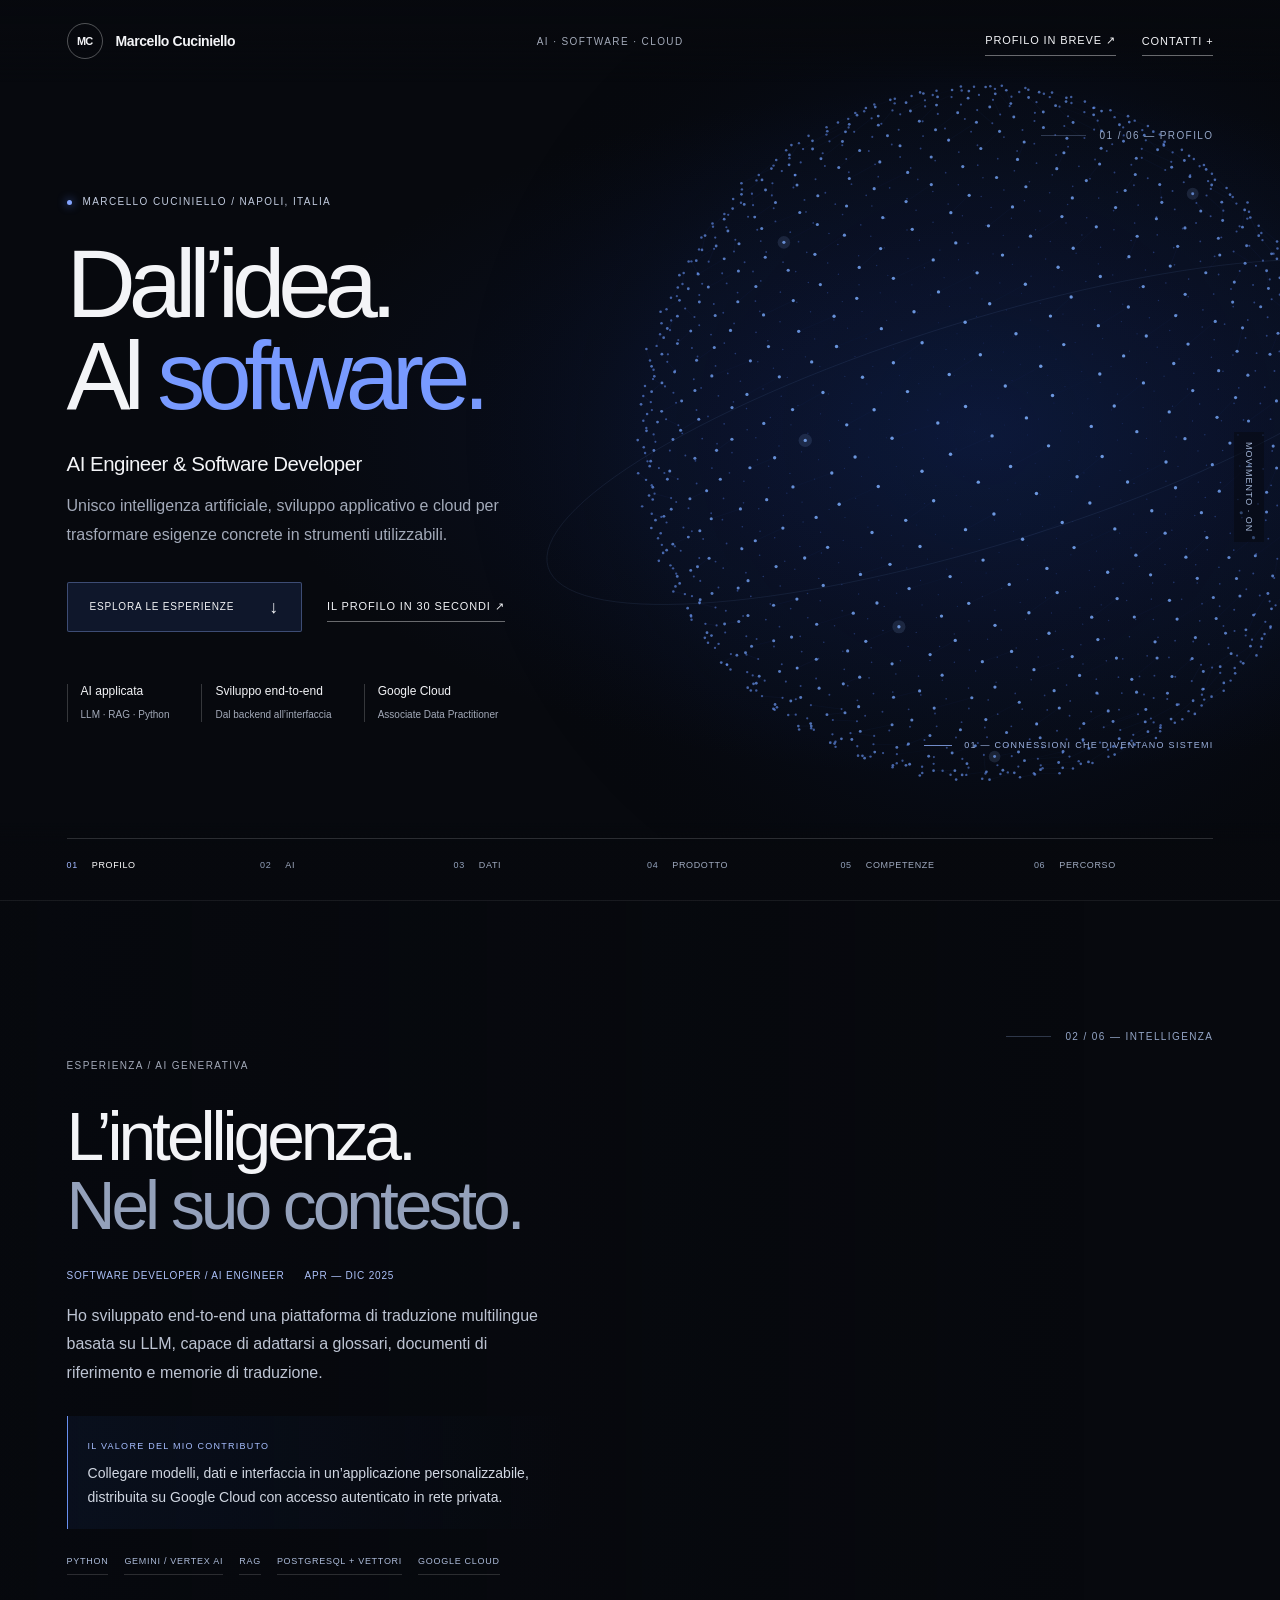
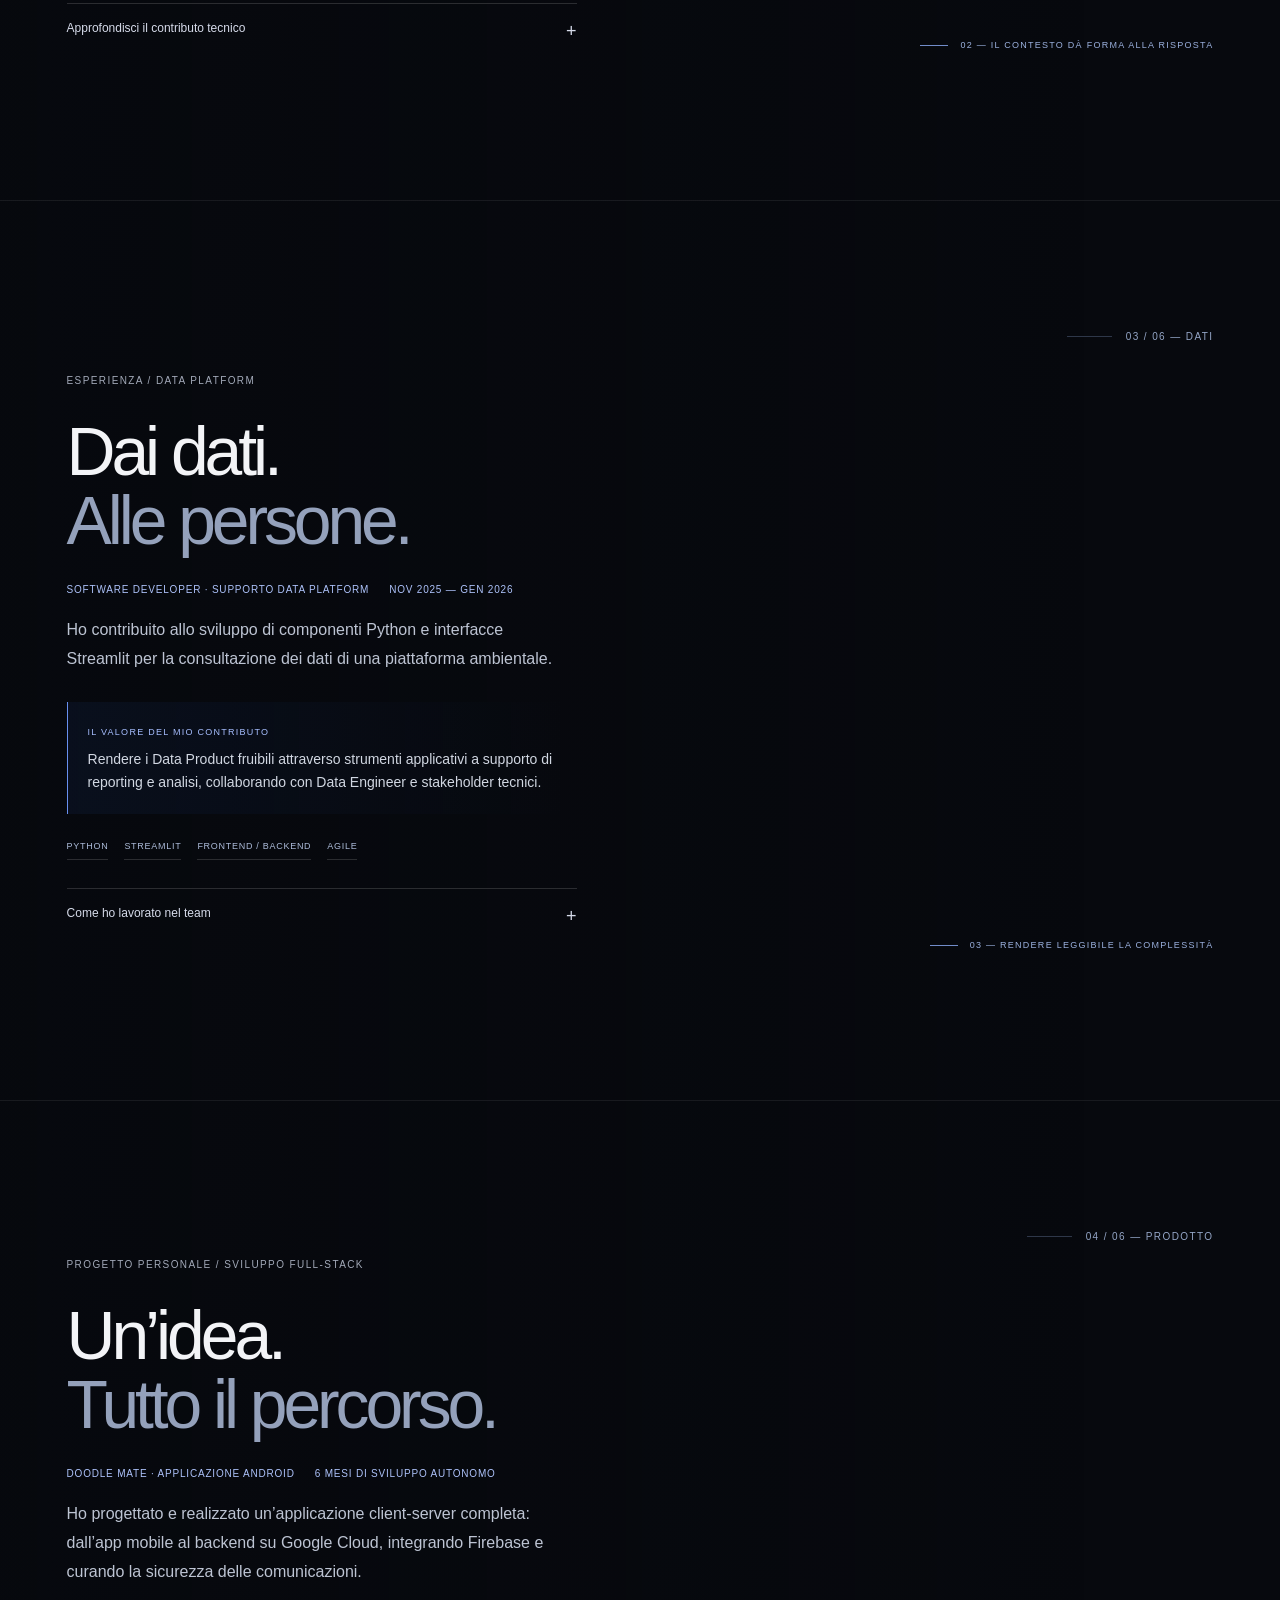
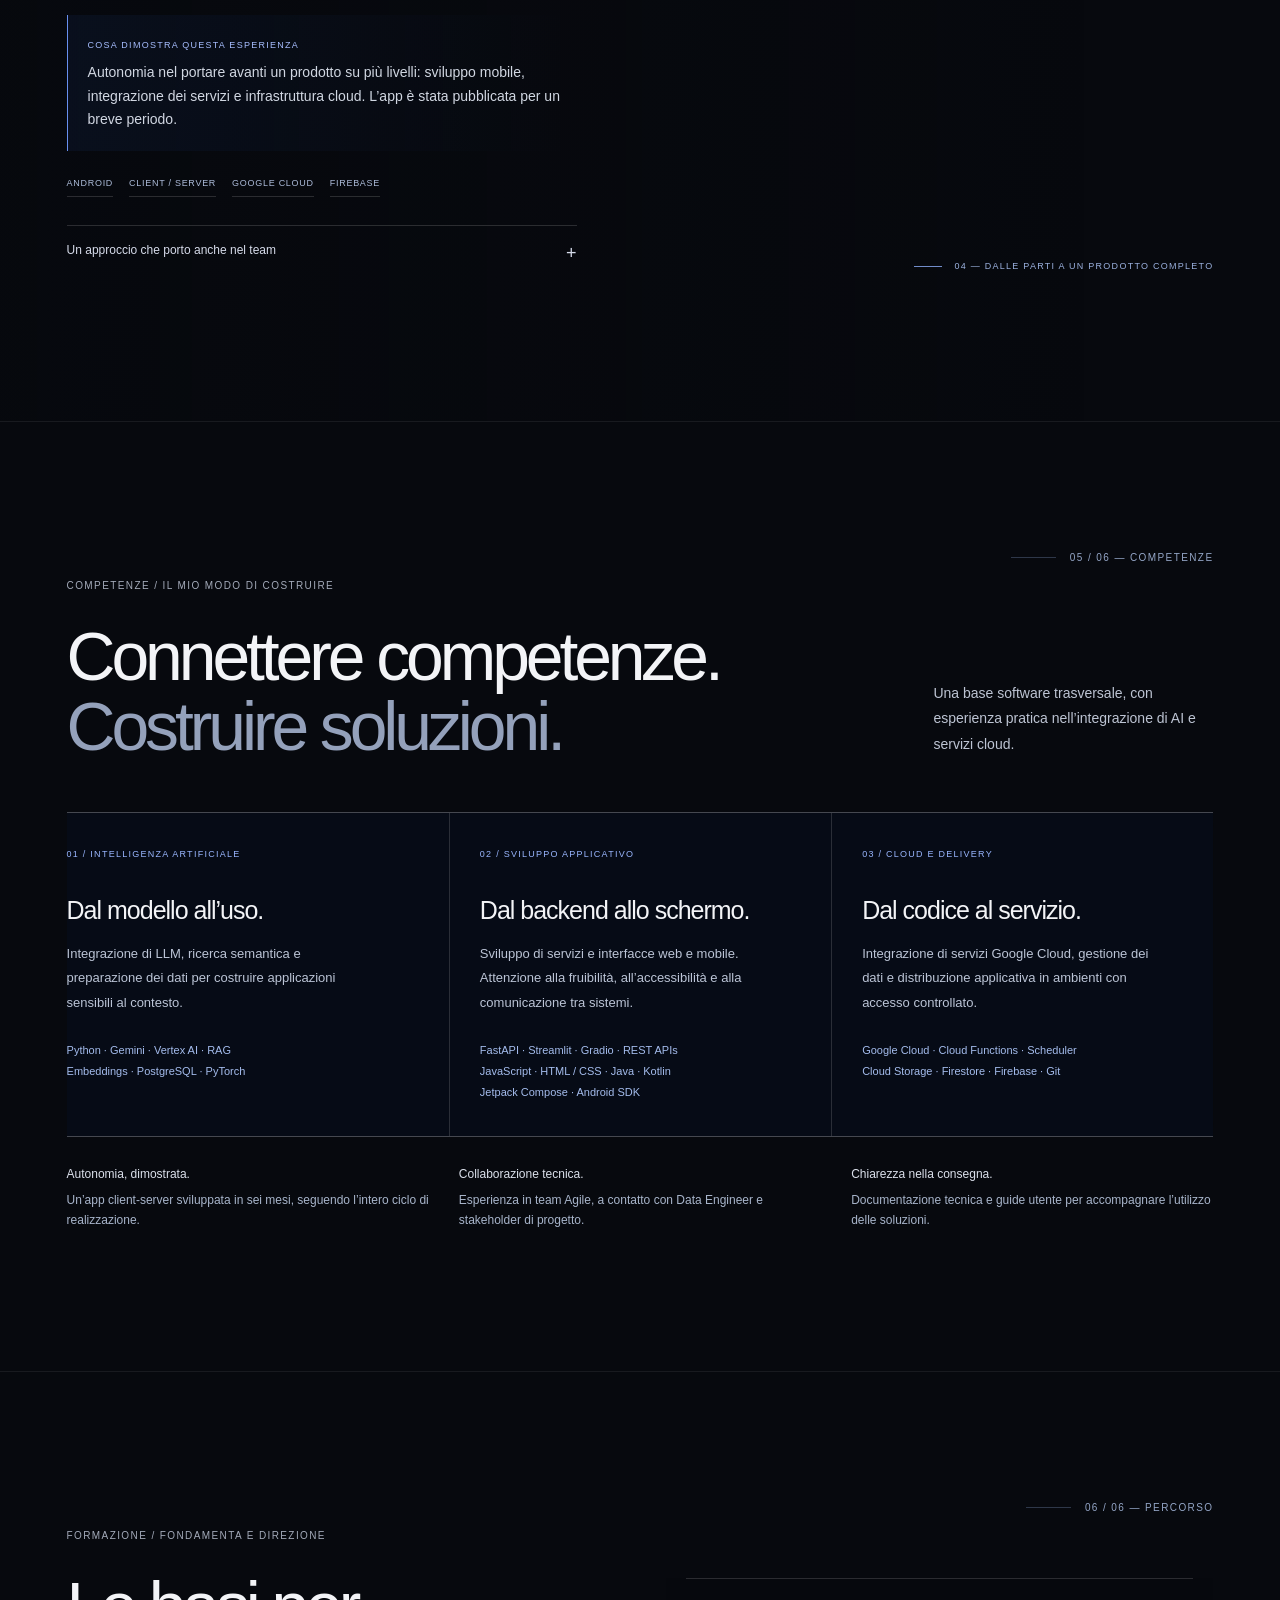
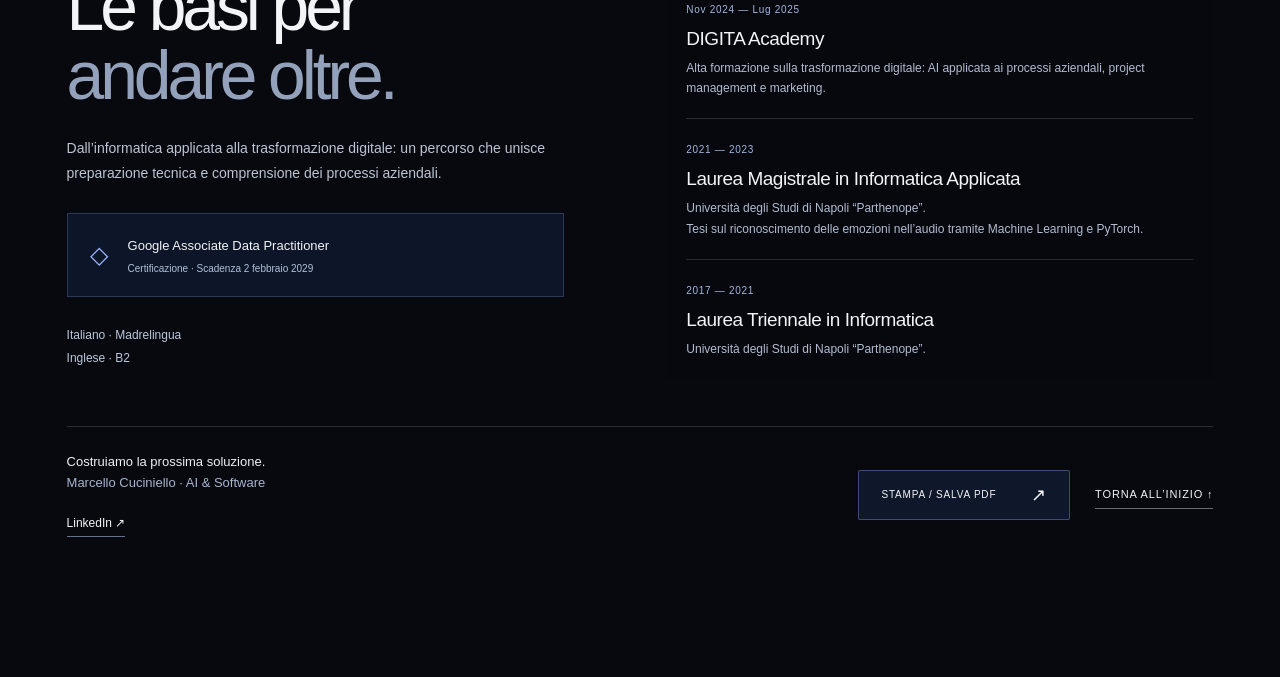
==== hubtown-cv-directions.html @ a2336d63 "Add professional profile site" ====
﻿<!doctype html>
<html lang="it">
<head>
<meta charset="utf-8">
<meta name="viewport" content="width=device-width, initial-scale=1">
<meta name="theme-color" content="#07090e">
<meta name="description" content="Marcello Cuciniello, AI Engineer e Software Developer. AI generativa, Python, Google Cloud e applicazioni end-to-end.">
<title>Marcello Cuciniello — AI & Software</title>
<link rel="stylesheet" href="marcello-profile.css">
<script src="marcello-profile.js" defer></script>
</head>
<body>
<a class="skip" href="#profilo">Vai al contenuto</a>
<div class="ambient" aria-hidden="true"></div><canvas id="scene" aria-hidden="true"></canvas>
<header class="site-header">
<a class="identity" href="#profilo" aria-label="Marcello Cuciniello, inizio pagina"><span class="monogram" aria-hidden="true">MC</span>Marcello Cuciniello</a>
<span class="header-middle">AI · Software · Cloud</span>
<div class="header-actions"><button class="text-link" data-open-resume>Profilo in breve ↗</button><a class="text-link desktop-contact" href="#percorso">Contatti +</a><button class="text-link menu-toggle" aria-expanded="false" aria-controls="chapter-navigation">Menu +</button></div>
</header>
<main>
<section class="chapter hero" id="profilo" data-scene="0" aria-labelledby="hero-title">
<div class="section-number" aria-hidden="true">01 / 06 — Profilo</div>
<div class="chapter-content"><p class="print-only">Marcello Cuciniello</p>
<p class="eyebrow"><span class="dot"></span>Marcello Cuciniello / Napoli, Italia</p>
<h1 id="hero-title">Dall’idea.<br>Al <em>software.</em></h1>
<p class="role">AI Engineer & Software Developer</p>
<p class="intro">Unisco intelligenza artificiale, sviluppo applicativo e cloud per trasformare esigenze concrete in strumenti utilizzabili.</p>
<p class="print-only print-contact">Napoli<br>linkedin.com/in/marcello-cuciniello-b900892b8/</p>
<div class="actions"><a class="button" href="#intelligenza">Esplora le esperienze <span class="arrow" aria-hidden="true">↓</span></a><button class="text-link" data-open-resume>Il profilo in 30 secondi ↗</button></div>
<div class="hero-proof"><div><strong>AI applicata</strong><span>LLM · RAG · Python</span></div><div><strong>Sviluppo end-to-end</strong><span>Dal backend all’interfaccia</span></div><div><strong>Google Cloud</strong><span>Associate Data Practitioner</span></div></div>
</div><div class="figure-label" aria-hidden="true">01 — Connessioni che diventano sistemi</div>
</section>
<section class="chapter chapter-tint" id="intelligenza" data-scene="1" aria-labelledby="ai-title">
<div class="section-number" aria-hidden="true">02 / 06 — Intelligenza</div>
<div class="chapter-content"><p class="eyebrow">Esperienza / AI generativa</p><h2 id="ai-title">L’intelligenza.<br><span class="soft">Nel suo contesto.</span></h2>
<div class="project-meta"><span>Software Developer / AI Engineer</span><span>Apr — Dic 2025</span></div>
<p class="lead">Ho sviluppato end-to-end una piattaforma di traduzione multilingue basata su LLM, capace di adattarsi a glossari, documenti di riferimento e memorie di traduzione.</p>
<div class="outcome"><span>Il valore del mio contributo</span><p>Collegare modelli, dati e interfaccia in un’applicazione personalizzabile, distribuita su Google Cloud con accesso autenticato in rete privata.</p></div>
<div class="tags" aria-label="Tecnologie utilizzate"><span>Python</span><span>Gemini / Vertex AI</span><span>RAG</span><span>PostgreSQL + vettori</span><span>Google Cloud</span></div>
<details><summary>Approfondisci il contributo tecnico</summary><ul><li>Implementazione di chatbot con Vertex AI e di un sistema RAG con embeddings e ricerca semantica su PostgreSQL.</li><li>Preparazione dei dati per il fine-tuning: scraping, normalizzazione e conversione in JSONL su Cloud Storage.</li><li>Frontend in HTML, CSS e JavaScript con attenzione agli standard di accessibilità WCAG.</li><li>Integrazione di Cloud Functions, Cloud Scheduler, Cloud Storage e Firestore; documentazione tecnica e guida utente.</li></ul></details></div>
<div class="figure-label" aria-hidden="true">02 — Il contesto dà forma alla risposta</div>
</section>
<section class="chapter chapter-tint" id="dati" data-scene="2" aria-labelledby="data-title">
<div class="section-number" aria-hidden="true">03 / 06 — Dati</div>
<div class="chapter-content"><p class="eyebrow">Esperienza / Data Platform</p><h2 id="data-title">Dai dati.<br><span class="soft">Alle persone.</span></h2>
<div class="project-meta"><span>Software Developer · Supporto Data Platform</span><span>Nov 2025 — Gen 2026</span></div>
<p class="lead">Ho contribuito allo sviluppo di componenti Python e interfacce Streamlit per la consultazione dei dati di una piattaforma ambientale.</p>
<div class="outcome"><span>Il valore del mio contributo</span><p>Rendere i Data Product fruibili attraverso strumenti applicativi a supporto di reporting e analisi, collaborando con Data Engineer e stakeholder tecnici.</p></div>
<div class="tags" aria-label="Tecnologie e metodo"><span>Python</span><span>Streamlit</span><span>Frontend / Backend</span><span>Agile</span></div>
<details><summary>Come ho lavorato nel team</summary><ul><li>Supporto allo sviluppo applicativo e all’integrazione tra frontend e backend.</li><li>Realizzazione di interfacce per consultare e valorizzare i dati prodotti dalla piattaforma.</li><li>Collaborazione continua con le figure tecniche in un contesto di sviluppo Agile.</li></ul></details></div>
<div class="figure-label" aria-hidden="true">03 — Rendere leggibile la complessità</div>
</section>
<section class="chapter chapter-tint" id="prodotto" data-scene="3" aria-labelledby="product-title">
<div class="section-number" aria-hidden="true">04 / 06 — Prodotto</div>
<div class="chapter-content"><p class="eyebrow">Progetto personale / Sviluppo full-stack</p><h2 id="product-title">Un’idea.<br><span class="soft">Tutto il percorso.</span></h2>
<div class="project-meta"><span>Doodle Mate · Applicazione Android</span><span>6 mesi di sviluppo autonomo</span></div>
<p class="lead">Ho progettato e realizzato un’applicazione client-server completa: dall’app mobile al backend su Google Cloud, integrando Firebase e curando la sicurezza delle comunicazioni.</p>
<div class="outcome"><span>Cosa dimostra questa esperienza</span><p>Autonomia nel portare avanti un prodotto su più livelli: sviluppo mobile, integrazione dei servizi e infrastruttura cloud. L’app è stata pubblicata per un breve periodo.</p></div>
<div class="tags" aria-label="Ambiti del progetto"><span>Android</span><span>Client / Server</span><span>Google Cloud</span><span>Firebase</span></div>
<details><summary>Un approccio che porto anche nel team</summary><ul><li>Capacità di collegare il comportamento dell’interfaccia alle esigenze del backend.</li><li>Attenzione alla comunicazione sicura tra applicazione e servizi.</li><li>Apprendimento autonomo e gestione dell’intero percorso di sviluppo.</li></ul></details></div>
<div class="figure-label" aria-hidden="true">04 — Dalle parti a un prodotto completo</div>
</section>
<section class="chapter" id="competenze" data-scene="4" aria-labelledby="skills-title">
<div class="section-number" aria-hidden="true">05 / 06 — Competenze</div>
<div class="wide"><p class="eyebrow">Competenze / Il mio modo di costruire</p>
<div class="skills-head"><h2 id="skills-title">Connettere competenze.<br><span class="soft">Costruire soluzioni.</span></h2><p class="lead">Una base software trasversale, con esperienza pratica nell’integrazione di AI e servizi cloud.</p></div>
<div class="skill-grid">
<article class="skill-group"><span class="micro">01 / Intelligenza artificiale</span><h3>Dal modello all’uso.</h3><p>Integrazione di LLM, ricerca semantica e preparazione dei dati per costruire applicazioni sensibili al contesto.</p><p class="tools">Python · Gemini · Vertex AI · RAG<br>Embeddings · PostgreSQL · PyTorch</p></article>
<article class="skill-group"><span class="micro">02 / Sviluppo applicativo</span><h3>Dal backend allo schermo.</h3><p>Sviluppo di servizi e interfacce web e mobile. Attenzione alla fruibilità, all’accessibilità e alla comunicazione tra sistemi.</p><p class="tools">FastAPI · Streamlit · Gradio · REST APIs<br>JavaScript · HTML / CSS · Java · Kotlin<br>Jetpack Compose · Android SDK</p></article>
<article class="skill-group"><span class="micro">03 / Cloud e delivery</span><h3>Dal codice al servizio.</h3><p>Integrazione di servizi Google Cloud, gestione dei dati e distribuzione applicativa in ambienti con accesso controllato.</p><p class="tools">Google Cloud · Cloud Functions · Scheduler<br>Cloud Storage · Firestore · Firebase · Git</p></article>
</div>
<div class="work-style"><p><strong>Autonomia, dimostrata.</strong>Un’app client-server sviluppata in sei mesi, seguendo l’intero ciclo di realizzazione.</p><p><strong>Collaborazione tecnica.</strong>Esperienza in team Agile, a contatto con Data Engineer e stakeholder di progetto.</p><p><strong>Chiarezza nella consegna.</strong>Documentazione tecnica e guide utente per accompagnare l’utilizzo delle soluzioni.</p></div></div>
</section>
<section class="chapter" id="percorso" data-scene="5" aria-labelledby="education-title">
<div class="section-number" aria-hidden="true">06 / 06 — Percorso</div>
<div class="wide"><p class="eyebrow">Formazione / Fondamenta e direzione</p>
<div class="education"><div><h2 id="education-title">Le basi per<br><span class="soft">andare oltre.</span></h2><p class="lead">Dall’informatica applicata alla trasformazione digitale: un percorso che unisce preparazione tecnica e comprensione dei processi aziendali.</p><div class="credential"><span class="credential-mark" aria-hidden="true">◇</span><div><strong>Google Associate Data Practitioner</strong><small>Certificazione · Scadenza 2 febbraio 2029</small></div></div><p class="languages">Italiano · Madrelingua<br>Inglese · B2</p></div>
<div class="timeline"><article><time>Nov 2024 — Lug 2025</time><h3>DIGITA Academy</h3><p>Alta formazione sulla trasformazione digitale: AI applicata ai processi aziendali, project management e marketing.</p></article><article><time>2021 — 2023</time><h3>Laurea Magistrale in Informatica Applicata</h3><p>Università degli Studi di Napoli “Parthenope”.<br>Tesi sul riconoscimento delle emozioni nell’audio tramite Machine Learning e PyTorch.</p></article><article><time>2017 — 2021</time><h3>Laurea Triennale in Informatica</h3><p>Università degli Studi di Napoli “Parthenope”.</p></article></div></div>
<div class="closing"><div><p><strong>Costruiamo la prossima soluzione.</strong><br>Marcello Cuciniello · AI & Software</p><div class="contact-links"><a href="https://www.linkedin.com/in/marcello-cuciniello-b900892b8/" target="_blank" rel="noopener noreferrer">LinkedIn ↗</a></div></div><div class="actions"><button class="button" data-print>Stampa / Salva PDF <span class="arrow" aria-hidden="true">↗</span></button><a class="text-link" href="#profilo">Torna all’inizio ↑</a></div></div>
</div>
</section>
</main>
<button class="motion-toggle" aria-pressed="false" aria-label="Animazioni: disattiva movimento">Movimento · ON</button>
<nav class="chapter-nav" id="chapter-navigation" aria-label="Capitoli del profilo"><div class="nav-track"><div class="progress" aria-hidden="true"></div><a href="#profilo" aria-current="location"><span>01</span><span>Profilo</span></a><a href="#intelligenza"><span>02</span><span>AI</span></a><a href="#dati"><span>03</span><span>Dati</span></a><a href="#prodotto"><span>04</span><span>Prodotto</span></a><a href="#competenze"><span>05</span><span>Competenze</span></a><a href="#percorso"><span>06</span><span>Percorso</span></a></div></nav>
<dialog id="resume" aria-labelledby="resume-title">
<div class="dialog-header"><div><span class="micro">Il profilo in 30 secondi</span><h2 id="resume-title">Marcello Cuciniello</h2></div><button class="close-dialog" aria-label="Chiudi sintesi">×</button></div>
<p class="resume-role">AI Engineer & Software Developer · Napoli</p>
<div class="contact-links"><a href="https://www.linkedin.com/in/marcello-cuciniello-b900892b8/" target="_blank" rel="noopener noreferrer">LinkedIn ↗</a></div>
<div class="resume-block"><h3>Cosa porto in un team</h3><p>Sviluppo applicazioni che integrano AI generativa, dati e Google Cloud. Ho lavorato su una piattaforma di traduzione LLM end-to-end e sullo sviluppo applicativo a supporto di una Data Platform. Ho inoltre realizzato in autonomia un’app Android client-server.</p></div>
<div class="resume-block"><h3>Esperienze principali</h3><p><b>Nov 2025 — Gen 2026 · Software Developer, supporto Data Platform</b><br>Componenti Python e interfacce Streamlit per consultazione dei dati, reporting e analisi. Collaborazione in team Agile.</p><p><b>Apr — Dic 2025 · Software Developer / AI Engineer</b><br>Piattaforma di traduzione multilingue: Gemini, Vertex AI, RAG, PostgreSQL e Google Cloud. Sviluppo end-to-end e accesso privato autenticato.</p><p><b>Progetto personale · Doodle Mate</b><br>App Android e backend cloud sviluppati in autonomia in sei mesi; integrazione Firebase e comunicazioni sicure.</p></div>
<div class="resume-block"><h3>Competenze chiave</h3><p>Python · LLM / RAG · Google Cloud · PostgreSQL · Streamlit · FastAPI · JavaScript · Android · Git · Agile</p></div>
<div class="resume-block"><h3>Formazione, certificazione e lingue</h3><p>Laurea Magistrale in Informatica Applicata · DIGITA Academy.<br>Google Associate Data Practitioner, scadenza 02/02/2029.<br>Italiano madrelingua · Inglese B2.</p></div>
<div class="dialog-actions"><button class="button" data-print>Stampa / Salva PDF ↗</button><button class="text-link" id="download-resume">Scarica sintesi · TXT ↓</button></div>
</dialog>
</body>
</html>
---- marcello-profile.css ----
:root{color-scheme:dark;--bg:#07090e;--text:#f3f4f7;--muted:#a3aab9;--blue:#789aff;--line:#ffffff25;--pad:clamp(24px,5.2vw,90px)}
*{box-sizing:border-box}html{scroll-behavior:smooth;scroll-padding-top:100px}body{margin:0;background:var(--bg);color:var(--text);font-family:Arial,Helvetica,sans-serif;-webkit-font-smoothing:antialiased}a{color:inherit;text-decoration:none}button{font:inherit;color:inherit;cursor:pointer}button,a,summary{touch-action:manipulation;-webkit-tap-highlight-color:transparent}button:focus-visible,a:focus-visible,summary:focus-visible{outline:2px solid #94c4ff;outline-offset:6px}::selection{background:#456cda;color:white}.skip{position:fixed;top:-100px;left:24px;z-index:100;padding:16px;background:white;color:black}.skip:focus{top:20px}
.site-header{position:fixed;inset:0 0 auto;z-index:20;display:flex;align-items:center;justify-content:space-between;padding:23px var(--pad);background:linear-gradient(#07090ef5,#07090ec9,transparent);gap:20px}.identity{display:flex;align-items:center;gap:13px;font-size:14px;letter-spacing:-.03em;font-weight:600}.monogram{display:grid;place-items:center;width:36px;height:36px;border:1px solid #ffffff4d;border-radius:50%;font-size:11px;letter-spacing:-1px}.header-middle,.eyebrow,.micro,.chapter-nav,.text-link,.button,.tags,.section-number,.figure-label{font-size:10px;letter-spacing:.14em;text-transform:uppercase}.header-middle{color:var(--muted)}.header-actions{display:flex;align-items:center;gap:26px}.text-link{background:none;border:0;border-bottom:1px solid #ffffff65;padding:8px 0;font-size:11px;letter-spacing:.08em}.text-link:hover{color:#a7bfff}.menu-toggle{display:none}
#scene{position:fixed;inset:0;width:100%;height:100%;pointer-events:none;z-index:0}.ambient{position:fixed;inset:0;z-index:-1;background:radial-gradient(ellipse at 76% 48%,#11215270,transparent 52%),#07090e}main{position:relative;z-index:1}.chapter{position:relative;min-height:100svh;padding:155px var(--pad) 140px;display:flex;flex-direction:column;justify-content:center}.chapter:not(:first-child){border-top:1px solid #ffffff12}.chapter-content{width:min(610px,53%)}.eyebrow{display:flex;align-items:center;gap:11px;color:var(--muted);margin:0 0 27px;font-weight:400;line-height:1.8}.dot{width:5px;height:5px;background:#84a5ff;border-radius:50%;box-shadow:0 0 10px #527fff}.hero .eyebrow{color:#c2ccdf}.hero h1{font-size:clamp(64px,7.5vw,122px);letter-spacing:-.074em;line-height:.96;font-weight:400;margin:0 0 30px}.hero h1 em{font-style:normal;color:var(--blue)}.role{font-size:clamp(17px,1.6vw,22px);font-weight:400;letter-spacing:-.025em;margin:0 0 16px}.intro{font-size:16px;line-height:1.8;color:var(--muted);max-width:445px;margin:0}.actions{display:flex;align-items:center;flex-wrap:wrap;gap:25px;margin-top:32px}.button{display:inline-flex;justify-content:space-between;align-items:center;gap:35px;border:1px solid #6c82bd80;background:#121c33c9;border-radius:2px;padding:18px 22px;min-height:50px;letter-spacing:.08em;transition:background .2s,border-color .2s}.button:hover{background:#223c75;border-color:#8aa8ff}.arrow{font-size:18px;line-height:12px}.hero-proof{display:flex;gap:32px;margin-top:52px}.hero-proof>div{border-left:1px solid #ffffff30;padding-left:13px}.hero-proof strong{font-size:12px;font-weight:400;display:block;margin-bottom:6px}.hero-proof span{font-size:10px;color:var(--muted);line-height:1.5}.figure-label{position:absolute;right:var(--pad);bottom:150px;color:#9bb1df;font-size:9px;display:flex;align-items:center;gap:12px}.figure-label::before{content:'';width:28px;height:1px;background:#718cc9}.section-number{position:absolute;right:var(--pad);top:130px;color:#94a6c7;display:flex;align-items:center;gap:14px}.section-number::before{content:'';width:45px;height:1px;background:#6f86ad60}
h2{font-size:clamp(47px,5.3vw,85px);font-weight:400;line-height:1.02;letter-spacing:-.06em;margin:0 0 26px}h2 .soft{color:#94a1bb}.lead{font-size:16px;line-height:1.8;color:#bdc4d3;max-width:500px;margin:0 0 25px}.project-meta{display:flex;flex-wrap:wrap;gap:9px 20px;color:#adc2fa;font-size:10px;letter-spacing:.08em;text-transform:uppercase;margin-bottom:18px;line-height:1.7}.outcome{padding:19px 0 19px 20px;border-left:1px solid #688fef;margin:28px 0 24px;max-width:500px;background:linear-gradient(90deg,#16357326,transparent)}.outcome span{font-size:9px;text-transform:uppercase;letter-spacing:.14em;color:#a7beff}.outcome p{font-size:14px;line-height:1.7;margin:9px 0 0;color:#d1d7e2}.tags{display:flex;gap:8px 16px;flex-wrap:wrap;font-size:9px;line-height:1.8;letter-spacing:.08em;color:#adbcda}.tags span{border-bottom:1px solid #ffffff25;padding-bottom:5px}details{margin-top:28px;max-width:510px}summary{cursor:pointer;list-style:none;display:flex;justify-content:space-between;border-top:1px solid var(--line);padding:17px 0;font-size:12px;color:#d6dbea}summary::-webkit-details-marker{display:none}summary::after{content:'+';font-size:18px}details[open] summary::after{content:'−'}details ul{padding:0 0 0 18px;color:#aeb9cd;font-size:13px;line-height:1.8;margin:4px 0 20px}details li+li{margin-top:9px}.chapter-tint{background:linear-gradient(90deg,#07090e85,transparent 85%)}
.wide{width:100%;max-width:1350px}.skills-head{display:flex;justify-content:space-between;align-items:end;gap:40px}.skills-head h2{max-width:750px}.skills-head .lead{max-width:280px;font-size:14px;padding-bottom:5px}.skill-grid{display:grid;grid-template-columns:repeat(3,1fr);margin-top:25px;border-top:1px solid #ffffff40;border-bottom:1px solid #ffffff40;background:#070c17eb;backdrop-filter:blur(12px)}.skill-group{padding:30px 30px 34px 0}.skill-group+.skill-group{border-left:1px solid var(--line);padding-left:30px}.skill-group .micro{color:#99b6ff;font-size:9px}.skill-group h3{font-size:25px;letter-spacing:-.04em;font-weight:400;margin:35px 0 17px}.skill-group p{font-size:13px;line-height:1.9;color:#bbc4d6;max-width:310px;margin:0}.skill-group .tools{margin-top:24px;font-size:11px;color:#a4bced;line-height:1.9}.work-style{display:grid;grid-template-columns:repeat(3,1fr);gap:30px;margin-top:27px}.work-style p{font-size:12px;color:#a8b5cb;line-height:1.7;margin:0}.work-style strong{font-size:12px;color:#dbe0eb;display:block;font-weight:400;margin-bottom:5px}
.education{display:grid;grid-template-columns:1fr 1.1fr;gap:8vw;align-items:start}.education .lead{font-size:14px}.timeline{margin-top:6px;background:#07090ec2;padding:0 20px}.timeline article{padding:20px 0;border-top:1px solid var(--line)}.timeline time{font-size:10px;color:#a4b8e0;letter-spacing:.07em}.timeline h3{font-size:19px;letter-spacing:-.025em;font-weight:400;margin:11px 0 8px}.timeline p{color:#b3bdd1;font-size:12px;line-height:1.7;margin:0}.credential{border:1px solid #536c9b66;background:#101d35b5;padding:22px;margin:27px 0;display:flex;gap:20px;align-items:center}.credential-mark{font-size:24px;color:#9bb6ff}.credential strong{display:block;font-weight:400;font-size:13px;line-height:1.5}.credential small{display:block;color:#b4c1d9;font-size:10px;margin-top:7px}.languages{color:#bcc8dc;font-size:12px;line-height:1.9}.closing{border-top:1px solid var(--line);margin-top:45px;padding-top:25px;display:flex;justify-content:space-between;align-items:center;gap:24px}.closing p{font-size:13px;color:#a7b5d0;line-height:1.6;margin:0}.closing strong{color:#edf0f7;font-weight:400}.closing .actions{margin-top:0}.contact-links{display:flex;gap:24px;flex-wrap:wrap;margin-top:22px}.contact-links a{font-size:12px;border-bottom:1px solid #66728f;padding-bottom:6px;overflow-wrap:anywhere}
.chapter-nav{position:fixed;bottom:0;left:0;right:0;z-index:20;padding:0 var(--pad) 20px;background:linear-gradient(transparent,#07090ef5 28%);font-size:9px;letter-spacing:.07em}.nav-track{position:relative;padding-top:27px;display:grid;grid-template-columns:repeat(6,1fr);gap:14px}.nav-track::before{content:'';position:absolute;top:15px;left:0;right:0;height:1px;background:#ffffff26}.progress{position:absolute;top:15px;left:0;height:1px;background:#91b1ff;width:0;box-shadow:0 0 6px #6689ff}.chapter-nav a{display:flex;gap:14px;align-items:center;padding:10px 0;color:#a0abc0;transition:color .2s}.chapter-nav a span:first-child{font-size:9px;color:#91a0ba}.chapter-nav a[aria-current="location"],.chapter-nav a:hover{color:white}.chapter-nav a[aria-current="location"] span:first-child{color:#a1b8ff}.motion-toggle{position:fixed;right:16px;top:48%;z-index:15;writing-mode:vertical-rl;border:0;background:#07090e80;font-size:9px;letter-spacing:.11em;text-transform:uppercase;padding:10px;color:#a7b9da}.motion-toggle:hover{color:white}
dialog{color:var(--text);background:#0d1320;border:1px solid #52608370;border-radius:3px;max-width:730px;width:calc(100% - 36px);padding:38px;max-height:85svh;overflow:auto}dialog::backdrop{background:#02050bdd;backdrop-filter:blur(12px)}.dialog-header{display:flex;justify-content:space-between;align-items:start;gap:20px}.dialog-header h2{font-size:36px;letter-spacing:-.045em;margin:10px 0 15px}.close-dialog{border:1px solid #ffffff40;background:transparent;width:38px;height:38px;flex-shrink:0;font-size:24px}.resume-role{font-size:15px;color:#b6c9ff}.resume-block{border-top:1px solid var(--line);margin-top:23px;padding-top:19px}.resume-block h3{font-size:10px;text-transform:uppercase;letter-spacing:.1em;color:#b2c9ff;margin:0 0 12px}.resume-block p{font-size:13px;line-height:1.8;color:#bdc6d8;margin:10px 0}.resume-block b{color:#f0f2f8;font-weight:400}.dialog-actions{margin-top:25px;display:flex;gap:22px;flex-wrap:wrap}.print-only{display:none}
@media(min-width:1700px){.chapter-content{width:650px}.chapter{min-height:950px}.wide{max-width:1450px}}
@media(max-width:1050px){.header-middle{display:none}.chapter-content{width:60%}.hero h1{font-size:clamp(62px,8vw,100px)}.chapter{padding-top:135px}.hero-proof{gap:18px}.figure-label{right:45px;font-size:8px}.skills-head{align-items:start;gap:20px}.skills-head h2{font-size:60px}.skills-head .lead{max-width:240px}.chapter-nav a{gap:7px}.section-number{top:102px}}
@media(max-width:720px){:root{--pad:24px}html{scroll-padding-top:80px}.site-header{padding-top:17px;padding-bottom:20px;background:linear-gradient(#07090efc,#07090ee8,transparent)}.identity{font-size:12px;gap:9px}.monogram{width:30px;height:30px;font-size:10px}.header-actions{gap:16px}.desktop-contact{display:none}.menu-toggle{display:block}.chapter{padding-top:130px;padding-bottom:115px;min-height:100svh}.chapter-content{width:100%;max-width:570px}.hero{justify-content:flex-start;padding-top:145px;min-height:930px}.hero h1{font-size:clamp(55px,12vw,86px);max-width:500px;margin-bottom:24px}.hero .eyebrow{margin-bottom:26px}.intro{max-width:360px;font-size:14px;line-height:1.8}.role{font-size:17px}.hero-proof{margin-top:230px;gap:16px;flex-wrap:wrap}.hero-proof strong{font-size:11px}.hero-proof span{font-size:9px}.figure-label{bottom:170px;right:24px}.section-number{top:91px;font-size:8px}.eyebrow{font-size:9px;letter-spacing:.1em}.chapter:not(.hero){background:linear-gradient(90deg,#07090ef5,#07090ebd)}h2{font-size:clamp(44px,10vw,64px);max-width:520px}.lead{font-size:14px;line-height:1.85;max-width:510px}.outcome p{font-size:13px}.project-meta{font-size:9px}.actions{gap:20px}.button{font-size:9px;padding:16px 18px;gap:25px}.text-link{font-size:9px}.chapter:not(.hero) .figure-label{display:none}.chapter-nav{padding:0 18px 12px}.nav-track{gap:8px;padding-top:20px}.nav-track::before,.progress{top:12px}.chapter-nav a{flex-direction:column;align-items:start;gap:7px;font-size:8px;letter-spacing:0}.chapter-nav a span:first-child{font-size:8px}.motion-toggle{top:auto;bottom:86px;right:20px;writing-mode:initial;padding:9px;background:#07090ee8;border:1px solid #ffffff20;font-size:8px}.skills-head{display:block}.skills-head h2{font-size:clamp(44px,10vw,64px)}.skills-head .lead{max-width:450px}.skill-grid{grid-template-columns:1fr;background:#080d18b5}.skill-group,.skill-group+.skill-group{border-left:0;padding:25px 0}.skill-group+.skill-group{border-top:1px solid var(--line)}.skill-group h3{margin:16px 0 12px;font-size:25px}.skill-group p{max-width:100%}.skill-group .tools{margin-top:15px}.work-style{grid-template-columns:1fr;gap:17px}.education{grid-template-columns:1fr;gap:32px}.timeline{padding:0;background:none}.credential{margin:24px 0}.closing{margin-top:35px;align-items:start;flex-direction:column}.timeline h3{font-size:18px}dialog{padding:24px}.dialog-header h2{font-size:29px}.chapter-nav.mobile-open{top:71px;bottom:auto;background:#0c111efa;padding:15px 24px 25px;border-bottom:1px solid #ffffff30;backdrop-filter:blur(18px)}.mobile-open .nav-track{grid-template-columns:1fr 1fr;gap:7px 25px;padding-top:0}.mobile-open .nav-track::before,.mobile-open .progress{display:none}.mobile-open a{flex-direction:row;font-size:12px;padding:17px 0;gap:20px}.mobile-open a span:first-child{font-size:10px}}
@media(max-width:380px){.identity{max-width:135px}.header-actions{gap:12px}.hero-proof{gap:13px}.hero-proof>div{padding-left:8px}.hero h1{font-size:54px}.hero{min-height:990px}}
@media(prefers-reduced-motion:reduce){html{scroll-behavior:auto}*,*::before,*::after{transition:none!important;animation:none!important}}
@media print{@page{size:A4;margin:16mm}html{scroll-behavior:auto}body{background:white;color:#171717;font-size:10pt}.site-header,.chapter-nav,.ambient,#scene,.motion-toggle,.figure-label,.section-number,.actions,.closing,.skip,dialog,.hero-proof{display:none!important}main{position:static}.chapter,.chapter:not(.hero){background:none!important;min-height:0!important;padding:0 0 7mm;border:0;display:block;break-inside:avoid;page-break-inside:avoid}.chapter-content,.wide{width:100%;max-width:none}.hero{padding-top:0!important}.hero h1,.hero .eyebrow{display:none}.hero .role{font-size:15pt;margin:0 0 3mm}.intro,.lead{max-width:none;font-size:10pt;color:#333;line-height:1.55;margin-bottom:3mm}.eyebrow{color:#444;font-size:8pt;margin:0 0 3mm;letter-spacing:.05em}.dot{display:none}h2,.skills-head h2{font-size:22pt;line-height:1.1;margin:0 0 3mm;letter-spacing:-.03em}h2 .soft{color:#46526b}.project-meta{color:#314366;font-size:8pt;margin-bottom:3mm}.outcome{background:none;border-color:#60749a;margin:3mm 0;padding:0 0 0 4mm;max-width:none}.outcome span{color:#364968}.outcome p{color:#333;font-size:9pt;line-height:1.5;margin-top:1mm}.tags{color:#384763;font-size:8pt}.tags span{border:0}details{display:none}.skills-head{display:block}.skills-head .lead{max-width:none}.skill-grid{grid-template-columns:repeat(3,1fr);background:none;backdrop-filter:none;margin-top:4mm;border-color:#ccc}.skill-group,.skill-group+.skill-group{padding:4mm;border-color:#ccc}.skill-group h3{font-size:14pt;margin:3mm 0}.skill-group .micro{color:#314366}.skill-group p,.skill-group .tools{font-size:9pt;line-height:1.5;color:#333}.skill-group .tools{margin-top:2mm}.work-style{grid-template-columns:repeat(3,1fr);margin-top:4mm;gap:5mm}.work-style p,.work-style strong{color:#333;font-size:9pt}.education{grid-template-columns:1fr 1.1fr;gap:10mm}.timeline{margin:0;background:none;padding:0}.timeline article{padding:3mm 0;border-color:#ccc}.timeline h3{color:#222;font-size:12pt;margin:2mm 0}.timeline p,.timeline time,.languages{color:#444;font-size:9pt}.credential{background:none;border-color:#bbb;margin:4mm 0;padding:4mm}.credential strong{font-size:10pt}.credential small{font-size:8pt;color:#444}.credential-mark{color:#304874}.print-only{display:block;margin:0 0 4mm;font-size:22pt}.print-contact{font-size:9pt;line-height:1.7;overflow-wrap:anywhere}.contact-links a{font-size:9pt;color:#222}#competenze{break-before:page}}
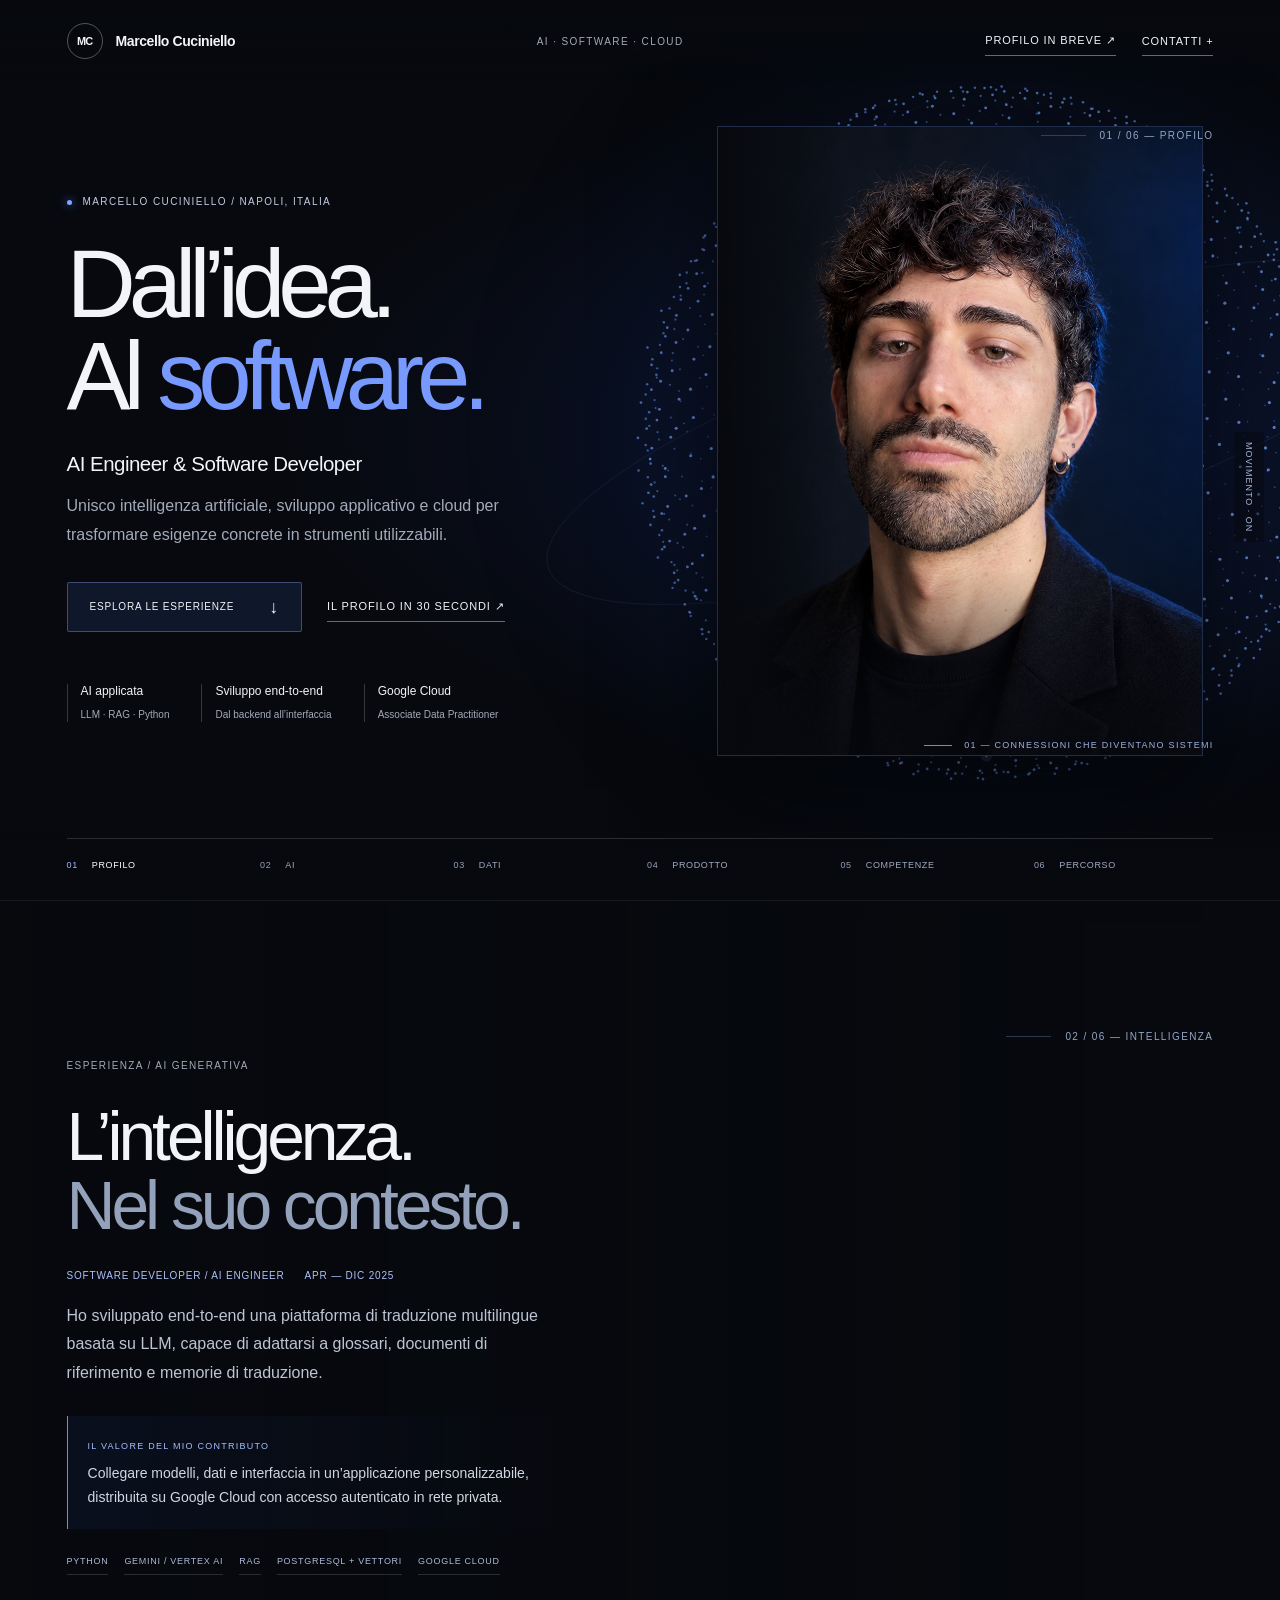
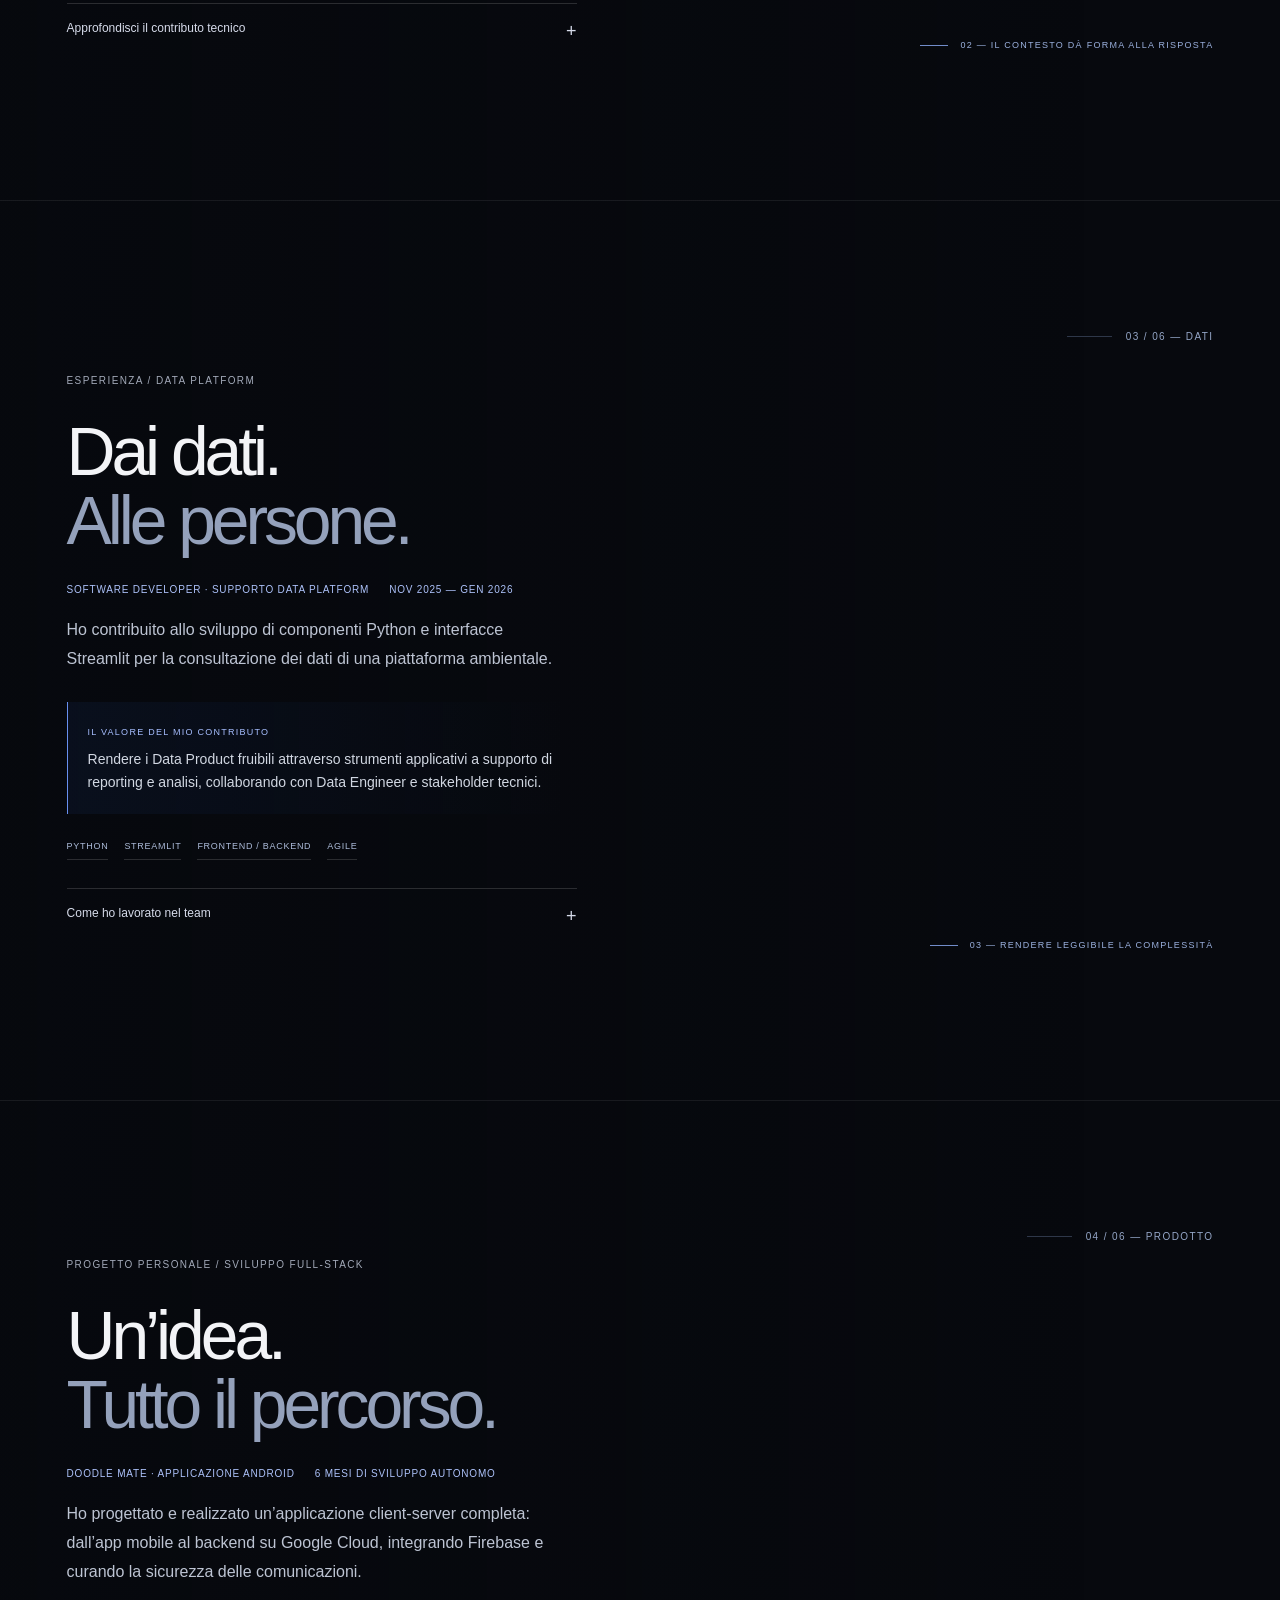
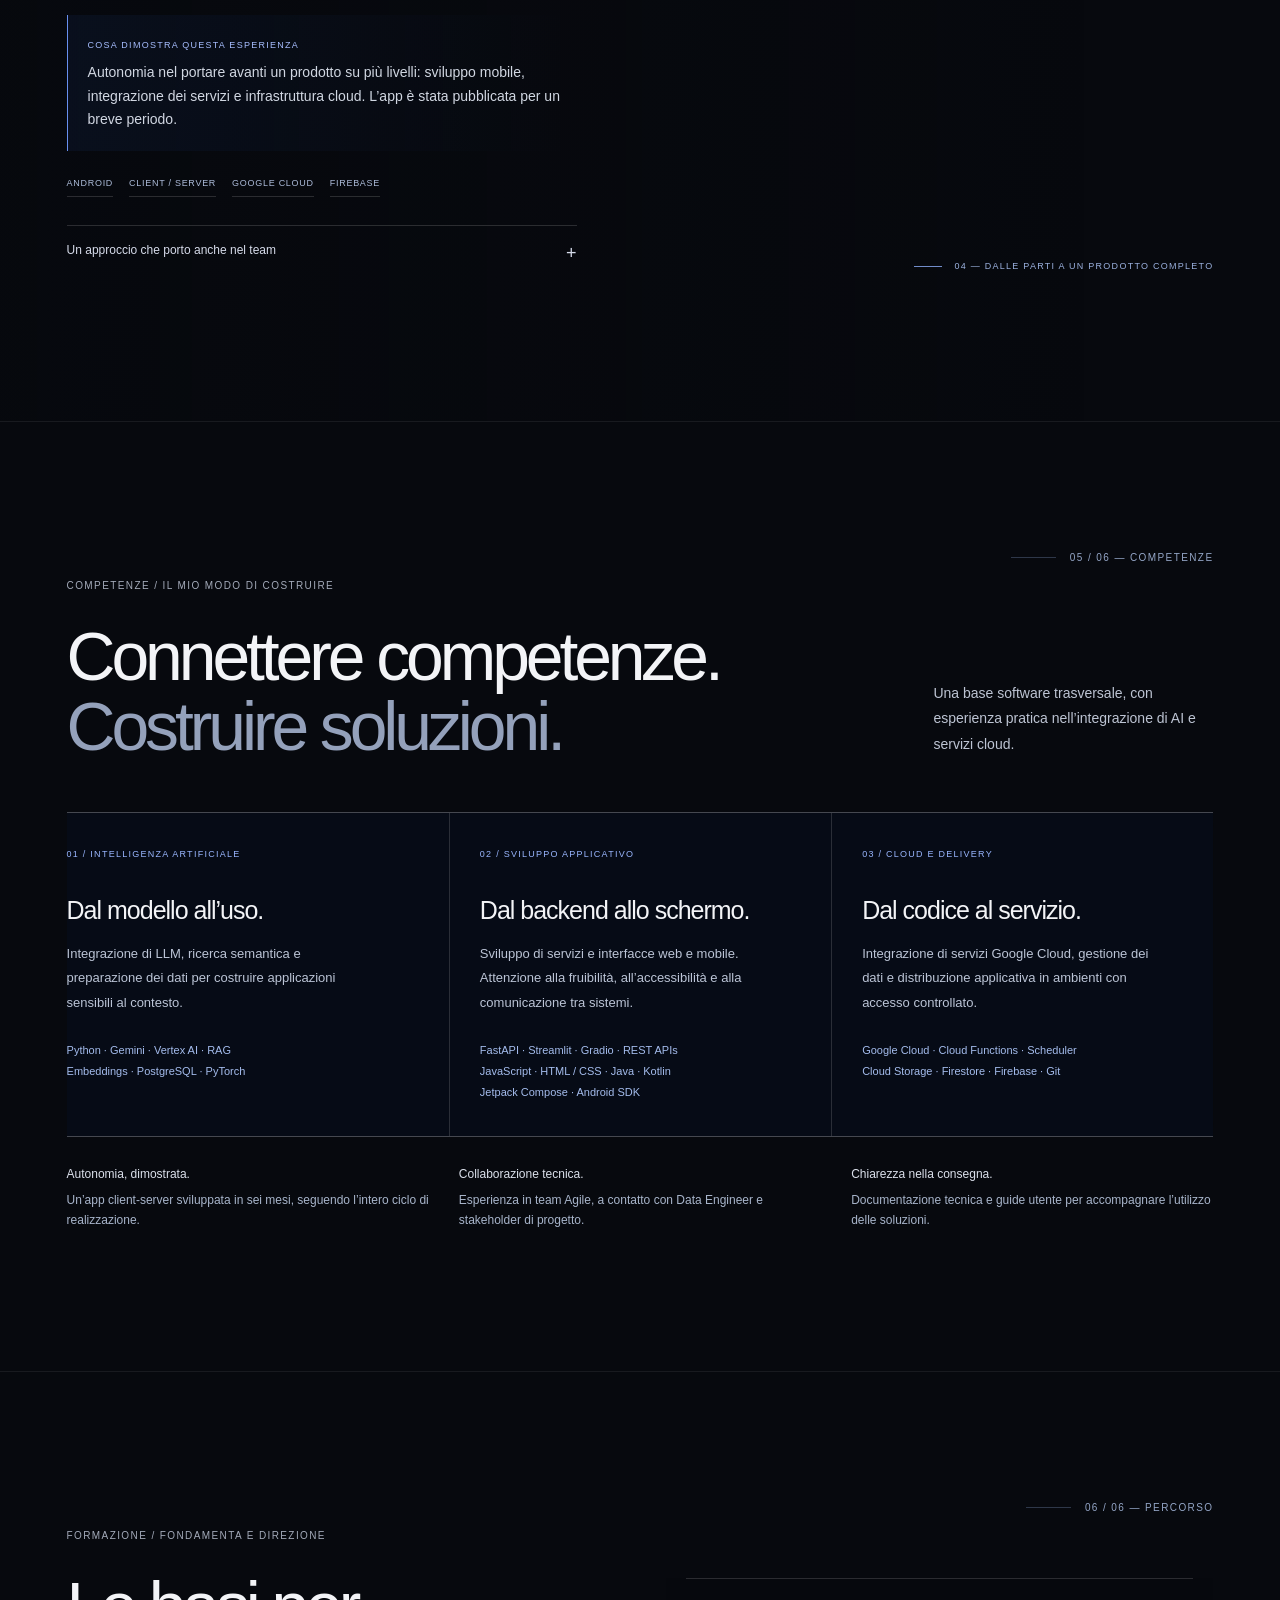
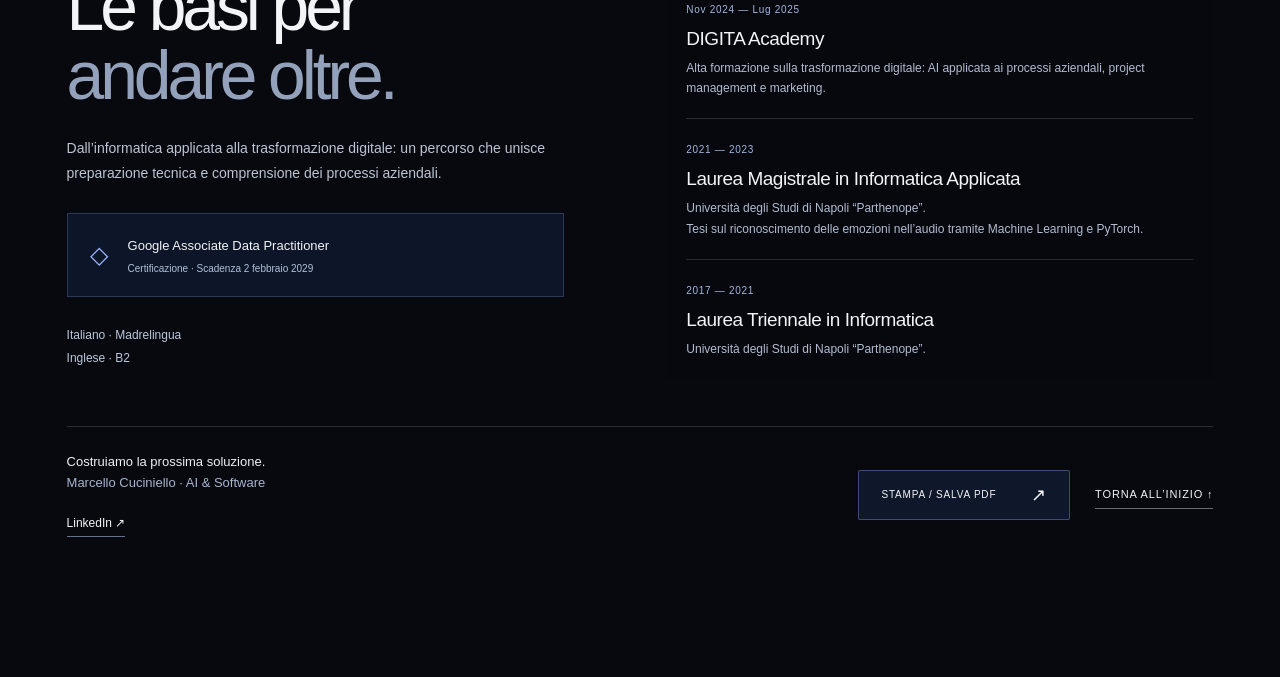
==== commit 296cd104: "Add professional profile portrait" ====
--- a/hubtown-cv-directions.html
+++ b/hubtown-cv-directions.html
@@ -28,7 +28,7 @@
 <p class="print-only print-contact">Napoli<br>linkedin.com/in/marcello-cuciniello-b900892b8/</p>
 <div class="actions"><a class="button" href="#intelligenza">Esplora le esperienze <span class="arrow" aria-hidden="true">↓</span></a><button class="text-link" data-open-resume>Il profilo in 30 secondi ↗</button></div>
 <div class="hero-proof"><div><strong>AI applicata</strong><span>LLM · RAG · Python</span></div><div><strong>Sviluppo end-to-end</strong><span>Dal backend all’interfaccia</span></div><div><strong>Google Cloud</strong><span>Associate Data Practitioner</span></div></div>
-</div><div class="figure-label" aria-hidden="true">01 — Connessioni che diventano sistemi</div>
+</div><figure class="hero-portrait"><img src="assets/marcello-profile-portrait.png" alt="Ritratto professionale di Marcello Cuciniello" width="1254" height="1254" fetchpriority="high"></figure><div class="figure-label" aria-hidden="true">01 — Connessioni che diventano sistemi</div>
 </section>
 <section class="chapter chapter-tint" id="intelligenza" data-scene="1" aria-labelledby="ai-title">
 <div class="section-number" aria-hidden="true">02 / 06 — Intelligenza</div>
--- a/marcello-profile.css
+++ b/marcello-profile.css
@@ -13,3 +13,10 @@
 @media(max-width:380px){.identity{max-width:135px}.header-actions{gap:12px}.hero-proof{gap:13px}.hero-proof>div{padding-left:8px}.hero h1{font-size:54px}.hero{min-height:990px}}
 @media(prefers-reduced-motion:reduce){html{scroll-behavior:auto}*,*::before,*::after{transition:none!important;animation:none!important}}
 @media print{@page{size:A4;margin:16mm}html{scroll-behavior:auto}body{background:white;color:#171717;font-size:10pt}.site-header,.chapter-nav,.ambient,#scene,.motion-toggle,.figure-label,.section-number,.actions,.closing,.skip,dialog,.hero-proof{display:none!important}main{position:static}.chapter,.chapter:not(.hero){background:none!important;min-height:0!important;padding:0 0 7mm;border:0;display:block;break-inside:avoid;page-break-inside:avoid}.chapter-content,.wide{width:100%;max-width:none}.hero{padding-top:0!important}.hero h1,.hero .eyebrow{display:none}.hero .role{font-size:15pt;margin:0 0 3mm}.intro,.lead{max-width:none;font-size:10pt;color:#333;line-height:1.55;margin-bottom:3mm}.eyebrow{color:#444;font-size:8pt;margin:0 0 3mm;letter-spacing:.05em}.dot{display:none}h2,.skills-head h2{font-size:22pt;line-height:1.1;margin:0 0 3mm;letter-spacing:-.03em}h2 .soft{color:#46526b}.project-meta{color:#314366;font-size:8pt;margin-bottom:3mm}.outcome{background:none;border-color:#60749a;margin:3mm 0;padding:0 0 0 4mm;max-width:none}.outcome span{color:#364968}.outcome p{color:#333;font-size:9pt;line-height:1.5;margin-top:1mm}.tags{color:#384763;font-size:8pt}.tags span{border:0}details{display:none}.skills-head{display:block}.skills-head .lead{max-width:none}.skill-grid{grid-template-columns:repeat(3,1fr);background:none;backdrop-filter:none;margin-top:4mm;border-color:#ccc}.skill-group,.skill-group+.skill-group{padding:4mm;border-color:#ccc}.skill-group h3{font-size:14pt;margin:3mm 0}.skill-group .micro{color:#314366}.skill-group p,.skill-group .tools{font-size:9pt;line-height:1.5;color:#333}.skill-group .tools{margin-top:2mm}.work-style{grid-template-columns:repeat(3,1fr);margin-top:4mm;gap:5mm}.work-style p,.work-style strong{color:#333;font-size:9pt}.education{grid-template-columns:1fr 1.1fr;gap:10mm}.timeline{margin:0;background:none;padding:0}.timeline article{padding:3mm 0;border-color:#ccc}.timeline h3{color:#222;font-size:12pt;margin:2mm 0}.timeline p,.timeline time,.languages{color:#444;font-size:9pt}.credential{background:none;border-color:#bbb;margin:4mm 0;padding:4mm}.credential strong{font-size:10pt}.credential small{font-size:8pt;color:#444}.credential-mark{color:#304874}.print-only{display:block;margin:0 0 4mm;font-size:22pt}.print-contact{font-size:9pt;line-height:1.7;overflow-wrap:anywhere}.contact-links a{font-size:9pt;color:#222}#competenze{break-before:page}}
+
+.hero-portrait{position:absolute;z-index:-1;right:clamp(42px,6vw,110px);top:14%;width:min(38vw,540px);height:70%;margin:0;overflow:hidden;border:1px solid #789aff30;background:#0b1220;box-shadow:0 32px 90px #0009}
+.hero-portrait::after{content:'';position:absolute;inset:0;background:linear-gradient(90deg,#07090e 0%,transparent 26%),linear-gradient(0deg,#07090ec7 0%,transparent 30%);pointer-events:none}
+.hero-portrait img{width:100%;height:100%;display:block;object-fit:cover;object-position:center 38%;filter:saturate(.86) contrast(1.03)}
+@media(max-width:1050px){.hero-portrait{right:38px;width:40vw;height:64%;top:18%}}
+@media(max-width:720px){.hero{min-height:1120px}.hero-portrait{top:545px;right:24px;width:calc(100% - 48px);height:310px}.hero-portrait::after{background:linear-gradient(0deg,#07090edb 0%,transparent 35%)}.hero-proof{margin-top:370px}.hero .figure-label{display:none}}
+@media print{.hero-portrait{display:none!important}}
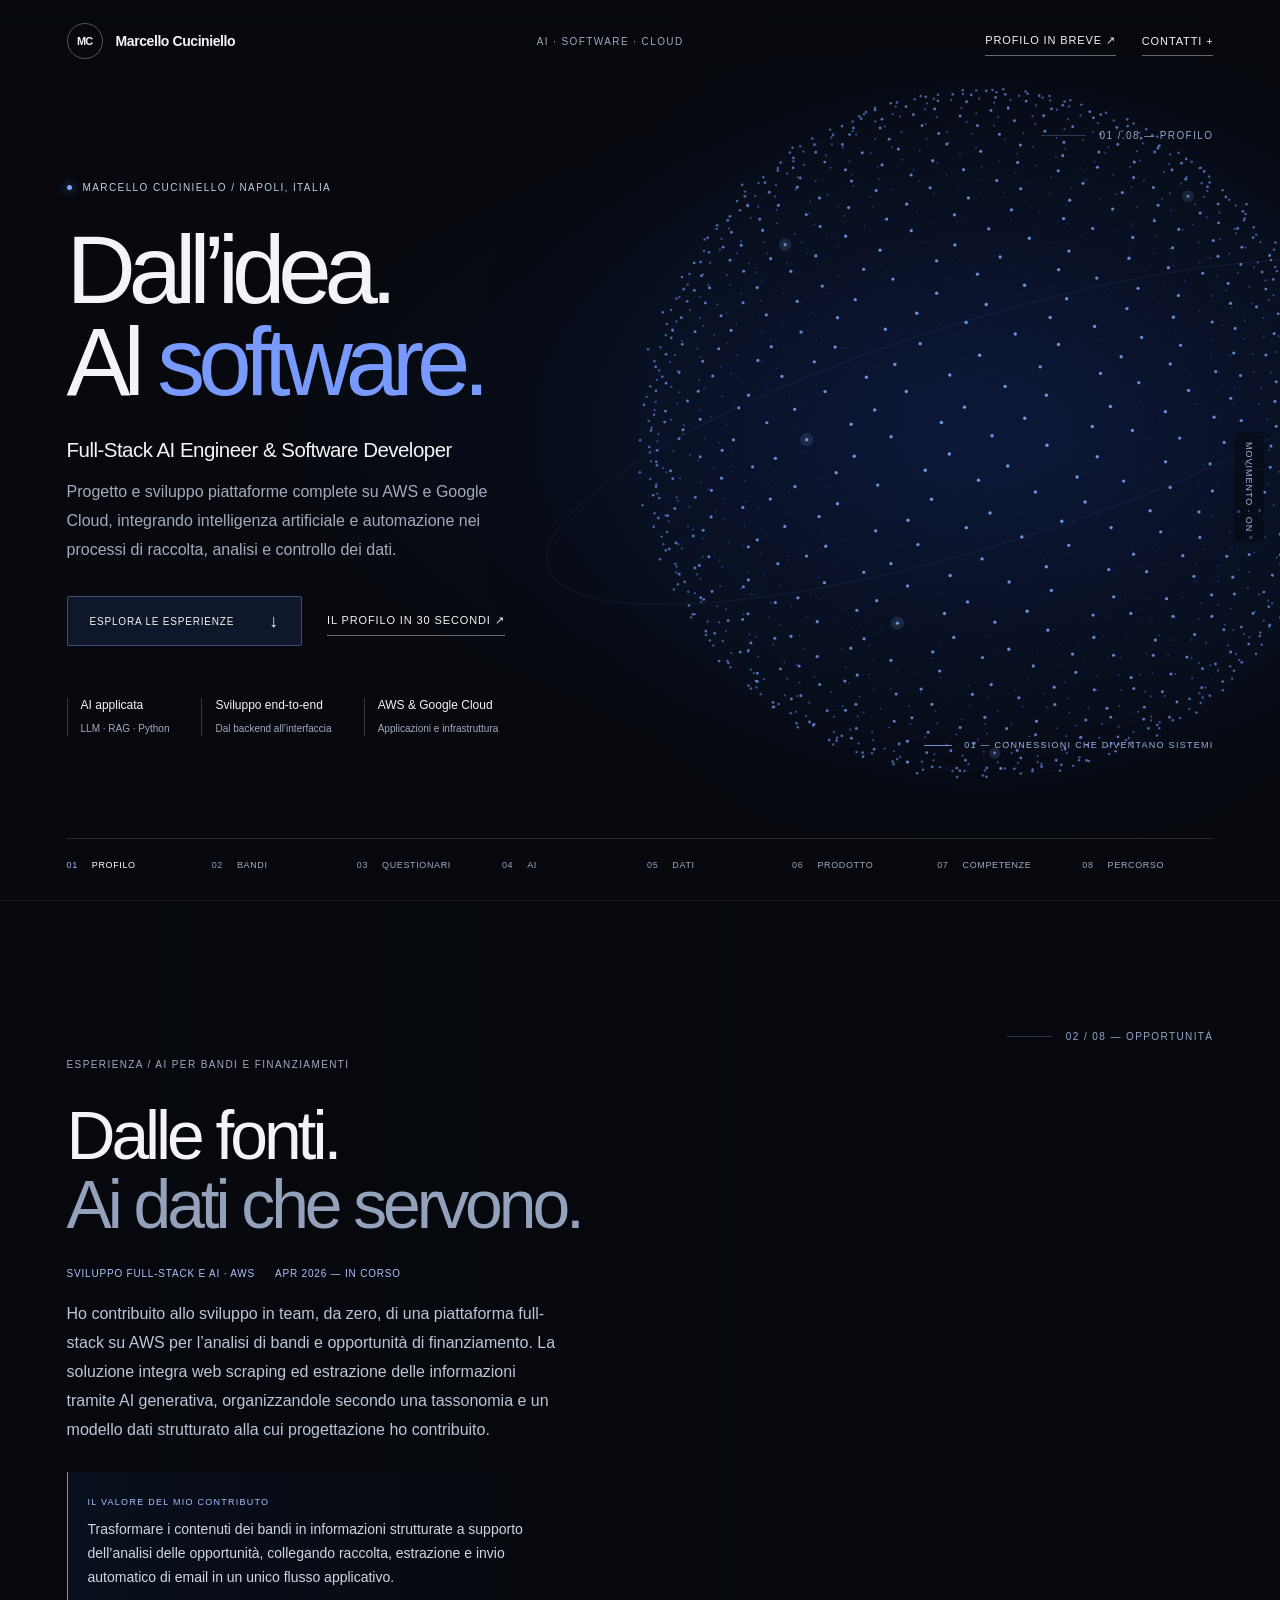
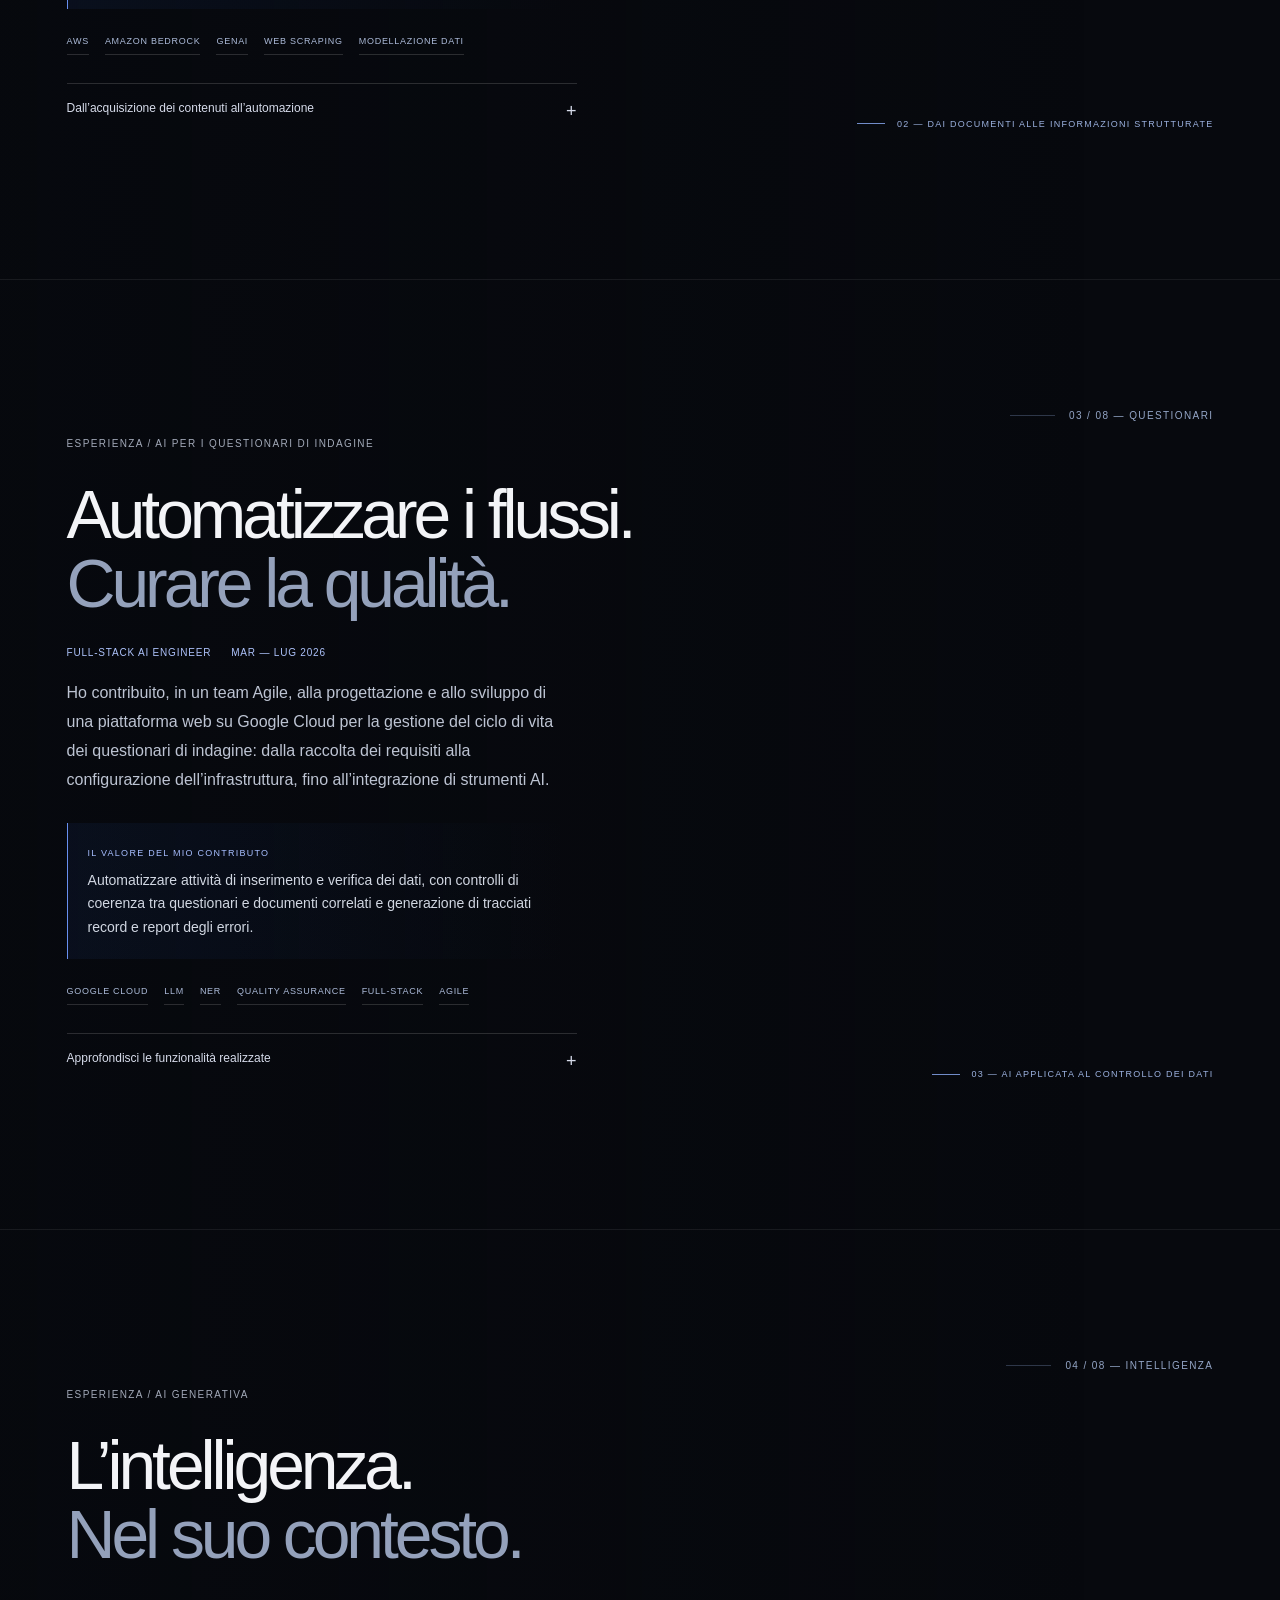
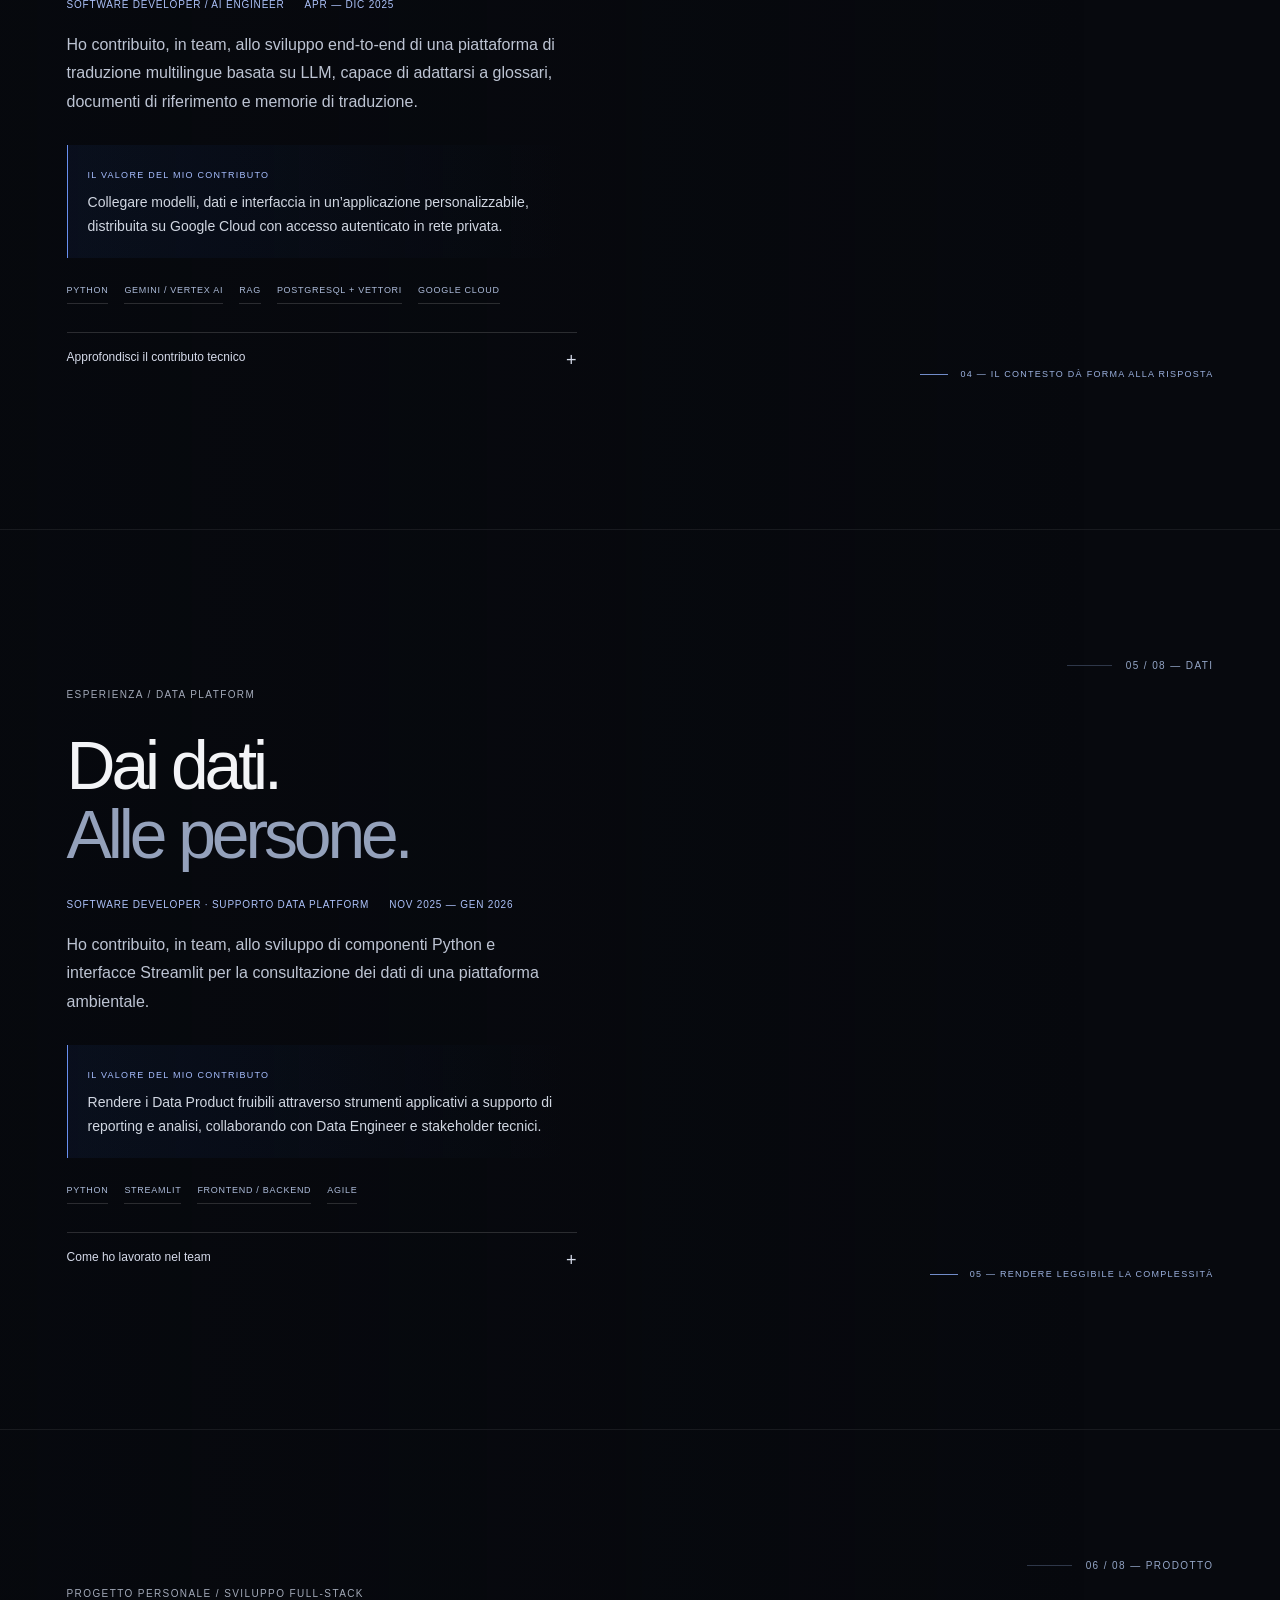
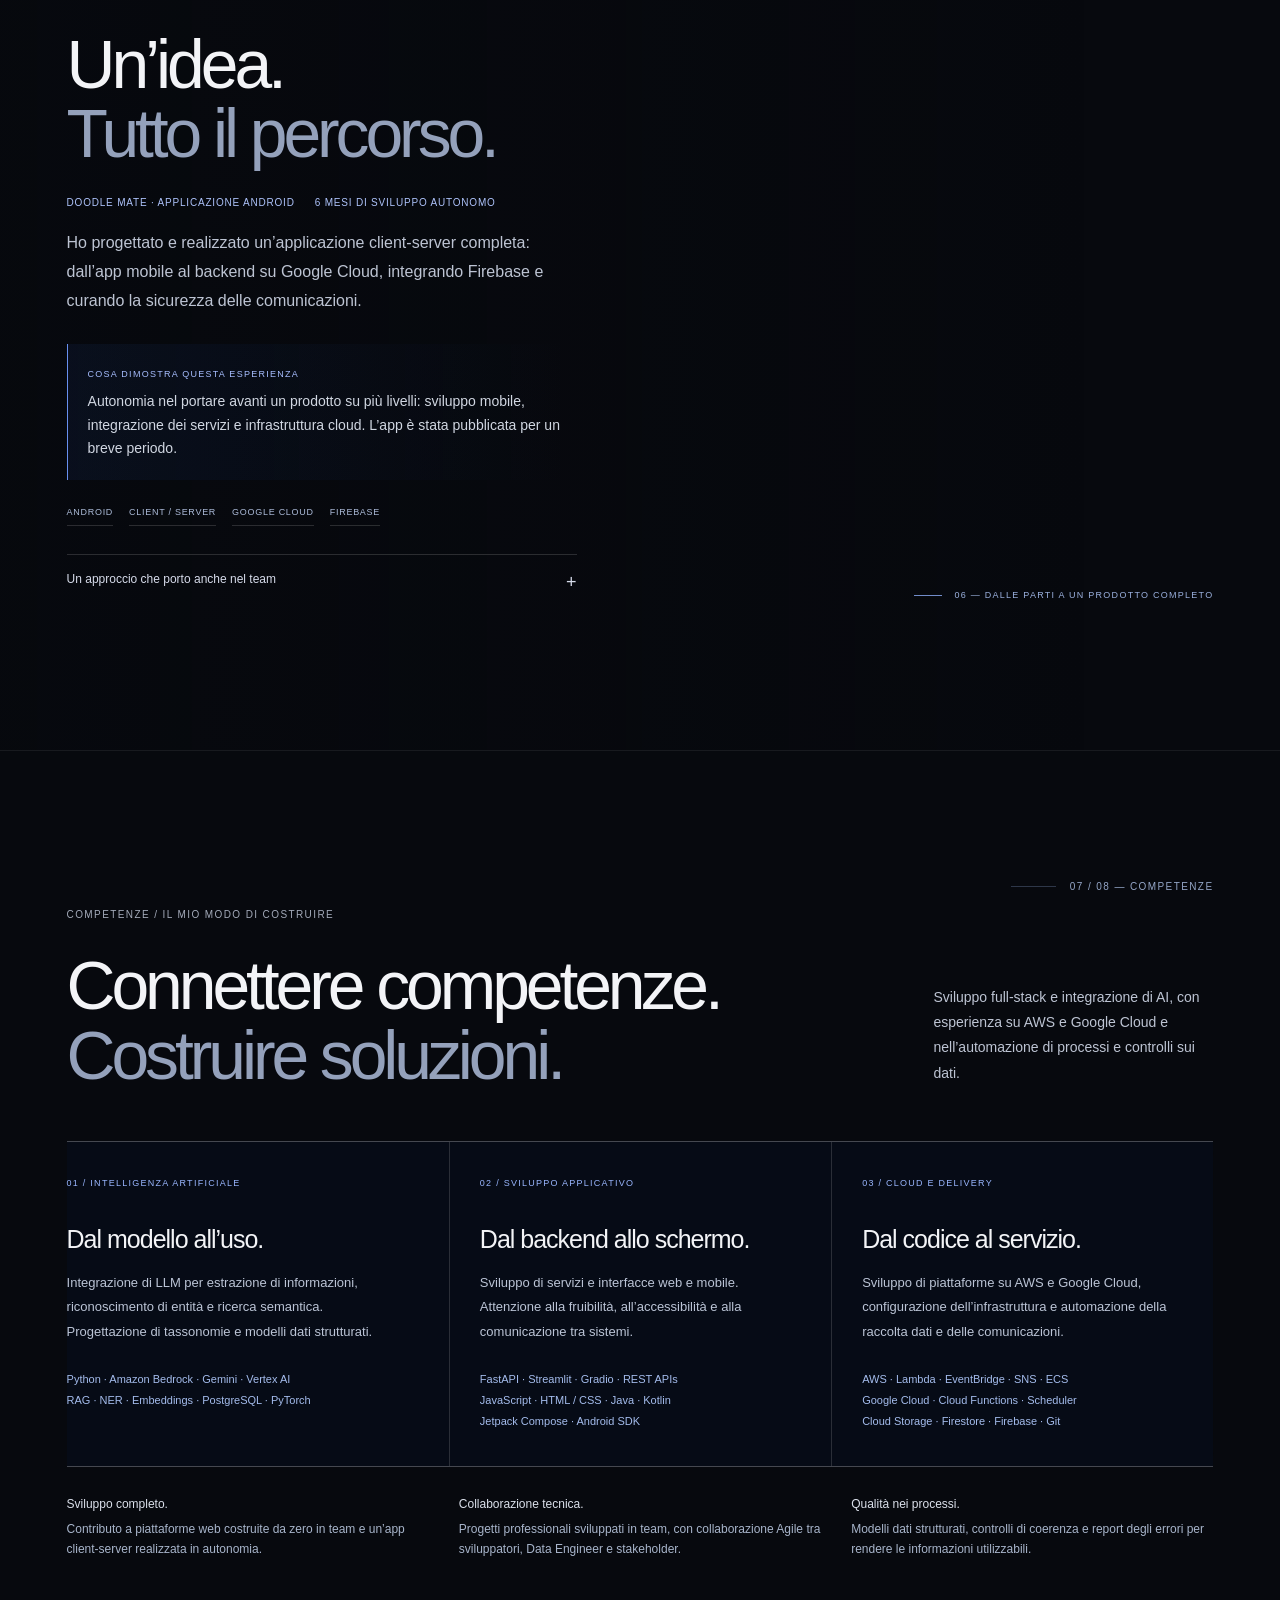
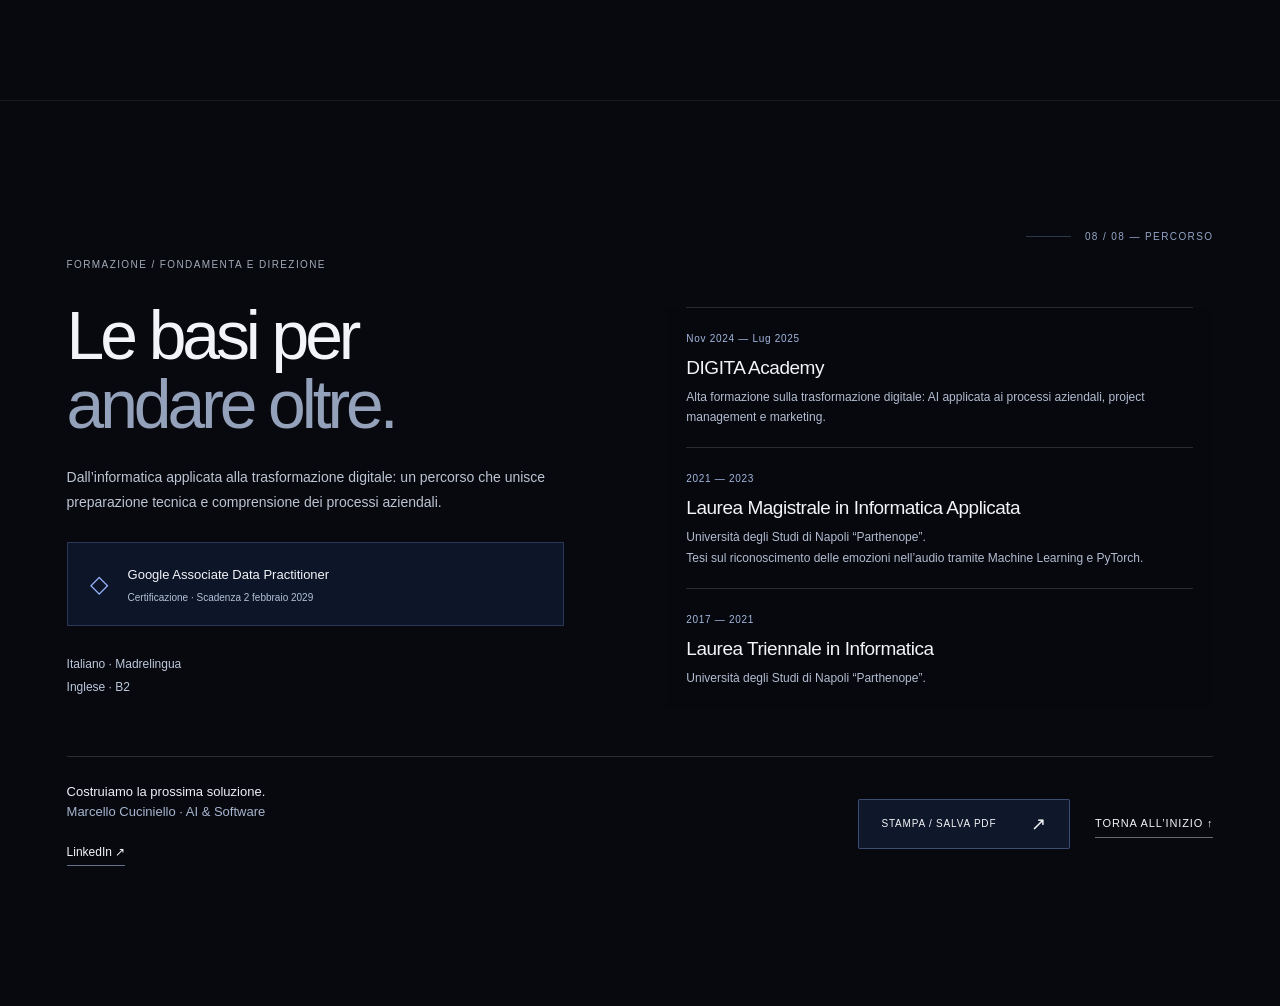
==== commit c26b668f: "Add survey and AWS funding platform experience" ====
--- a/hubtown-cv-directions.html
+++ b/hubtown-cv-directions.html
@@ -4,7 +4,7 @@
 <meta charset="utf-8">
 <meta name="viewport" content="width=device-width, initial-scale=1">
 <meta name="theme-color" content="#07090e">
-<meta name="description" content="Marcello Cuciniello, AI Engineer e Software Developer. AI generativa, Python, Google Cloud e applicazioni end-to-end.">
+<meta name="description" content="Marcello Cuciniello, AI Engineer e Software Developer. AI generativa, sviluppo full-stack, AWS e Google Cloud. Piattaforme per bandi, questionari di indagine e traduzione multilingue.">
 <title>Marcello Cuciniello — AI & Software</title>
 <link rel="stylesheet" href="marcello-profile.css">
 <script src="marcello-profile.js" defer></script>
@@ -19,60 +19,80 @@
 </header>
 <main>
 <section class="chapter hero" id="profilo" data-scene="0" aria-labelledby="hero-title">
-<div class="section-number" aria-hidden="true">01 / 06 — Profilo</div>
+<div class="section-number" aria-hidden="true">01 / 08 — Profilo</div>
 <div class="chapter-content"><p class="print-only">Marcello Cuciniello</p>
 <p class="eyebrow"><span class="dot"></span>Marcello Cuciniello / Napoli, Italia</p>
 <h1 id="hero-title">Dall’idea.<br>Al <em>software.</em></h1>
-<p class="role">AI Engineer & Software Developer</p>
-<p class="intro">Unisco intelligenza artificiale, sviluppo applicativo e cloud per trasformare esigenze concrete in strumenti utilizzabili.</p>
+<p class="role">Full-Stack AI Engineer & Software Developer</p>
+<p class="intro">Progetto e sviluppo piattaforme complete su AWS e Google Cloud, integrando intelligenza artificiale e automazione nei processi di raccolta, analisi e controllo dei dati.</p>
 <p class="print-only print-contact">Napoli<br>linkedin.com/in/marcello-cuciniello-b900892b8/</p>
-<div class="actions"><a class="button" href="#intelligenza">Esplora le esperienze <span class="arrow" aria-hidden="true">↓</span></a><button class="text-link" data-open-resume>Il profilo in 30 secondi ↗</button></div>
-<div class="hero-proof"><div><strong>AI applicata</strong><span>LLM · RAG · Python</span></div><div><strong>Sviluppo end-to-end</strong><span>Dal backend all’interfaccia</span></div><div><strong>Google Cloud</strong><span>Associate Data Practitioner</span></div></div>
-</div><figure class="hero-portrait"><img src="assets/marcello-profile-portrait.png" alt="Ritratto professionale di Marcello Cuciniello" width="1254" height="1254" fetchpriority="high"></figure><div class="figure-label" aria-hidden="true">01 — Connessioni che diventano sistemi</div>
+<div class="actions"><a class="button" href="#bandi">Esplora le esperienze <span class="arrow" aria-hidden="true">↓</span></a><button class="text-link" data-open-resume>Il profilo in 30 secondi ↗</button></div>
+<div class="hero-proof"><div><strong>AI applicata</strong><span>LLM · RAG · Python</span></div><div><strong>Sviluppo end-to-end</strong><span>Dal backend all’interfaccia</span></div><div><strong>AWS & Google Cloud</strong><span>Applicazioni e infrastruttura</span></div></div>
+</div><div class="figure-label" aria-hidden="true">01 — Connessioni che diventano sistemi</div>
+</section>
+<section class="chapter chapter-tint" id="bandi" data-scene="2" aria-labelledby="funding-title">
+<div class="section-number" aria-hidden="true">02 / 08 — Opportunità</div>
+<div class="chapter-content"><p class="eyebrow">Esperienza / AI per bandi e finanziamenti</p><h2 id="funding-title">Dalle fonti.<br><span class="soft">Ai dati che servono.</span></h2>
+<div class="project-meta"><span>Sviluppo full-stack e AI · AWS</span><span>Apr 2026 — In corso</span></div>
+<p class="lead">Ho contribuito allo sviluppo in team, da zero, di una piattaforma full-stack su AWS per l’analisi di bandi e opportunità di finanziamento. La soluzione integra web scraping ed estrazione delle informazioni tramite AI generativa, organizzandole secondo una tassonomia e un modello dati strutturato alla cui progettazione ho contribuito.</p>
+<div class="outcome"><span>Il valore del mio contributo</span><p>Trasformare i contenuti dei bandi in informazioni strutturate a supporto dell’analisi delle opportunità, collegando raccolta, estrazione e invio automatico di email in un unico flusso applicativo.</p></div>
+<div class="tags" aria-label="Tecnologie e ambiti"><span>AWS</span><span>Amazon Bedrock</span><span>GenAI</span><span>Web scraping</span><span>Modellazione dati</span></div>
+<details><summary>Dall’acquisizione dei contenuti all’automazione</summary><ul><li>Contributo allo sviluppo della piattaforma full-stack in team, dall’impostazione iniziale, con integrazione tra frontend, backend e servizi AWS.</li><li>Raccolta automatizzata dei contenuti tramite web scraping ed estrazione delle informazioni con AI generativa.</li><li>Progettazione di una tassonomia e di un modello dati strutturato per rappresentare le informazioni sui bandi.</li><li>Utilizzo di Amazon Bedrock, Amazon SNS, Amazon EventBridge, AWS Lambda e Amazon ECS.</li><li>Integrazione dell’invio automatico di email nel flusso della piattaforma.</li></ul></details></div>
+<div class="figure-label" aria-hidden="true">02 — Dai documenti alle informazioni strutturate</div>
+</section>
+<section class="chapter chapter-tint" id="questionari" data-scene="1" aria-labelledby="survey-title">
+<div class="section-number" aria-hidden="true">03 / 08 — Questionari</div>
+<div class="chapter-content"><p class="eyebrow">Esperienza / AI per i questionari di indagine</p><h2 id="survey-title">Automatizzare i flussi.<br><span class="soft">Curare la qualità.</span></h2>
+<div class="project-meta"><span>Full-Stack AI Engineer</span><span>Mar — Lug 2026</span></div>
+<p class="lead">Ho contribuito, in un team Agile, alla progettazione e allo sviluppo di una piattaforma web su Google Cloud per la gestione del ciclo di vita dei questionari di indagine: dalla raccolta dei requisiti alla configurazione dell’infrastruttura, fino all’integrazione di strumenti AI.</p>
+<div class="outcome"><span>Il valore del mio contributo</span><p>Automatizzare attività di inserimento e verifica dei dati, con controlli di coerenza tra questionari e documenti correlati e generazione di tracciati record e report degli errori.</p></div>
+<div class="tags" aria-label="Tecnologie e ambiti"><span>Google Cloud</span><span>LLM</span><span>NER</span><span>Quality assurance</span><span>Full-stack</span><span>Agile</span></div>
+<details><summary>Approfondisci le funzionalità realizzate</summary><ul><li>Raccolta dei requisiti, progettazione della piattaforma e configurazione dell’infrastruttura cloud da zero.</li><li>Integrazione di LLM per il riconoscimento di entità (NER) negli elementi del questionario: domande, risposte e salti logici.</li><li>Analisi della coerenza dei dati tra questionari e documentazione collegata.</li><li>Generazione automatica di tracciati record e report degli errori per supportare il controllo qualità.</li><li>Sviluppo di strumenti dedicati all’automazione dei flussi di indagine, con iterazioni successive in team Agile.</li></ul></details></div>
+<div class="figure-label" aria-hidden="true">03 — AI applicata al controllo dei dati</div>
 </section>
 <section class="chapter chapter-tint" id="intelligenza" data-scene="1" aria-labelledby="ai-title">
-<div class="section-number" aria-hidden="true">02 / 06 — Intelligenza</div>
+<div class="section-number" aria-hidden="true">04 / 08 — Intelligenza</div>
 <div class="chapter-content"><p class="eyebrow">Esperienza / AI generativa</p><h2 id="ai-title">L’intelligenza.<br><span class="soft">Nel suo contesto.</span></h2>
 <div class="project-meta"><span>Software Developer / AI Engineer</span><span>Apr — Dic 2025</span></div>
-<p class="lead">Ho sviluppato end-to-end una piattaforma di traduzione multilingue basata su LLM, capace di adattarsi a glossari, documenti di riferimento e memorie di traduzione.</p>
+<p class="lead">Ho contribuito, in team, allo sviluppo end-to-end di una piattaforma di traduzione multilingue basata su LLM, capace di adattarsi a glossari, documenti di riferimento e memorie di traduzione.</p>
 <div class="outcome"><span>Il valore del mio contributo</span><p>Collegare modelli, dati e interfaccia in un’applicazione personalizzabile, distribuita su Google Cloud con accesso autenticato in rete privata.</p></div>
 <div class="tags" aria-label="Tecnologie utilizzate"><span>Python</span><span>Gemini / Vertex AI</span><span>RAG</span><span>PostgreSQL + vettori</span><span>Google Cloud</span></div>
 <details><summary>Approfondisci il contributo tecnico</summary><ul><li>Implementazione di chatbot con Vertex AI e di un sistema RAG con embeddings e ricerca semantica su PostgreSQL.</li><li>Preparazione dei dati per il fine-tuning: scraping, normalizzazione e conversione in JSONL su Cloud Storage.</li><li>Frontend in HTML, CSS e JavaScript con attenzione agli standard di accessibilità WCAG.</li><li>Integrazione di Cloud Functions, Cloud Scheduler, Cloud Storage e Firestore; documentazione tecnica e guida utente.</li></ul></details></div>
-<div class="figure-label" aria-hidden="true">02 — Il contesto dà forma alla risposta</div>
+<div class="figure-label" aria-hidden="true">04 — Il contesto dà forma alla risposta</div>
 </section>
 <section class="chapter chapter-tint" id="dati" data-scene="2" aria-labelledby="data-title">
-<div class="section-number" aria-hidden="true">03 / 06 — Dati</div>
+<div class="section-number" aria-hidden="true">05 / 08 — Dati</div>
 <div class="chapter-content"><p class="eyebrow">Esperienza / Data Platform</p><h2 id="data-title">Dai dati.<br><span class="soft">Alle persone.</span></h2>
 <div class="project-meta"><span>Software Developer · Supporto Data Platform</span><span>Nov 2025 — Gen 2026</span></div>
-<p class="lead">Ho contribuito allo sviluppo di componenti Python e interfacce Streamlit per la consultazione dei dati di una piattaforma ambientale.</p>
+<p class="lead">Ho contribuito, in team, allo sviluppo di componenti Python e interfacce Streamlit per la consultazione dei dati di una piattaforma ambientale.</p>
 <div class="outcome"><span>Il valore del mio contributo</span><p>Rendere i Data Product fruibili attraverso strumenti applicativi a supporto di reporting e analisi, collaborando con Data Engineer e stakeholder tecnici.</p></div>
 <div class="tags" aria-label="Tecnologie e metodo"><span>Python</span><span>Streamlit</span><span>Frontend / Backend</span><span>Agile</span></div>
 <details><summary>Come ho lavorato nel team</summary><ul><li>Supporto allo sviluppo applicativo e all’integrazione tra frontend e backend.</li><li>Realizzazione di interfacce per consultare e valorizzare i dati prodotti dalla piattaforma.</li><li>Collaborazione continua con le figure tecniche in un contesto di sviluppo Agile.</li></ul></details></div>
-<div class="figure-label" aria-hidden="true">03 — Rendere leggibile la complessità</div>
+<div class="figure-label" aria-hidden="true">05 — Rendere leggibile la complessità</div>
 </section>
 <section class="chapter chapter-tint" id="prodotto" data-scene="3" aria-labelledby="product-title">
-<div class="section-number" aria-hidden="true">04 / 06 — Prodotto</div>
+<div class="section-number" aria-hidden="true">06 / 08 — Prodotto</div>
 <div class="chapter-content"><p class="eyebrow">Progetto personale / Sviluppo full-stack</p><h2 id="product-title">Un’idea.<br><span class="soft">Tutto il percorso.</span></h2>
 <div class="project-meta"><span>Doodle Mate · Applicazione Android</span><span>6 mesi di sviluppo autonomo</span></div>
 <p class="lead">Ho progettato e realizzato un’applicazione client-server completa: dall’app mobile al backend su Google Cloud, integrando Firebase e curando la sicurezza delle comunicazioni.</p>
 <div class="outcome"><span>Cosa dimostra questa esperienza</span><p>Autonomia nel portare avanti un prodotto su più livelli: sviluppo mobile, integrazione dei servizi e infrastruttura cloud. L’app è stata pubblicata per un breve periodo.</p></div>
 <div class="tags" aria-label="Ambiti del progetto"><span>Android</span><span>Client / Server</span><span>Google Cloud</span><span>Firebase</span></div>
 <details><summary>Un approccio che porto anche nel team</summary><ul><li>Capacità di collegare il comportamento dell’interfaccia alle esigenze del backend.</li><li>Attenzione alla comunicazione sicura tra applicazione e servizi.</li><li>Apprendimento autonomo e gestione dell’intero percorso di sviluppo.</li></ul></details></div>
-<div class="figure-label" aria-hidden="true">04 — Dalle parti a un prodotto completo</div>
+<div class="figure-label" aria-hidden="true">06 — Dalle parti a un prodotto completo</div>
 </section>
 <section class="chapter" id="competenze" data-scene="4" aria-labelledby="skills-title">
-<div class="section-number" aria-hidden="true">05 / 06 — Competenze</div>
+<div class="section-number" aria-hidden="true">07 / 08 — Competenze</div>
 <div class="wide"><p class="eyebrow">Competenze / Il mio modo di costruire</p>
-<div class="skills-head"><h2 id="skills-title">Connettere competenze.<br><span class="soft">Costruire soluzioni.</span></h2><p class="lead">Una base software trasversale, con esperienza pratica nell’integrazione di AI e servizi cloud.</p></div>
+<div class="skills-head"><h2 id="skills-title">Connettere competenze.<br><span class="soft">Costruire soluzioni.</span></h2><p class="lead">Sviluppo full-stack e integrazione di AI, con esperienza su AWS e Google Cloud e nell’automazione di processi e controlli sui dati.</p></div>
 <div class="skill-grid">
-<article class="skill-group"><span class="micro">01 / Intelligenza artificiale</span><h3>Dal modello all’uso.</h3><p>Integrazione di LLM, ricerca semantica e preparazione dei dati per costruire applicazioni sensibili al contesto.</p><p class="tools">Python · Gemini · Vertex AI · RAG<br>Embeddings · PostgreSQL · PyTorch</p></article>
+<article class="skill-group"><span class="micro">01 / Intelligenza artificiale</span><h3>Dal modello all’uso.</h3><p>Integrazione di LLM per estrazione di informazioni, riconoscimento di entità e ricerca semantica. Progettazione di tassonomie e modelli dati strutturati.</p><p class="tools">Python · Amazon Bedrock · Gemini · Vertex AI<br>RAG · NER · Embeddings · PostgreSQL · PyTorch</p></article>
 <article class="skill-group"><span class="micro">02 / Sviluppo applicativo</span><h3>Dal backend allo schermo.</h3><p>Sviluppo di servizi e interfacce web e mobile. Attenzione alla fruibilità, all’accessibilità e alla comunicazione tra sistemi.</p><p class="tools">FastAPI · Streamlit · Gradio · REST APIs<br>JavaScript · HTML / CSS · Java · Kotlin<br>Jetpack Compose · Android SDK</p></article>
-<article class="skill-group"><span class="micro">03 / Cloud e delivery</span><h3>Dal codice al servizio.</h3><p>Integrazione di servizi Google Cloud, gestione dei dati e distribuzione applicativa in ambienti con accesso controllato.</p><p class="tools">Google Cloud · Cloud Functions · Scheduler<br>Cloud Storage · Firestore · Firebase · Git</p></article>
+<article class="skill-group"><span class="micro">03 / Cloud e delivery</span><h3>Dal codice al servizio.</h3><p>Sviluppo di piattaforme su AWS e Google Cloud, configurazione dell’infrastruttura e automazione della raccolta dati e delle comunicazioni.</p><p class="tools">AWS · Lambda · EventBridge · SNS · ECS<br>Google Cloud · Cloud Functions · Scheduler<br>Cloud Storage · Firestore · Firebase · Git</p></article>
 </div>
-<div class="work-style"><p><strong>Autonomia, dimostrata.</strong>Un’app client-server sviluppata in sei mesi, seguendo l’intero ciclo di realizzazione.</p><p><strong>Collaborazione tecnica.</strong>Esperienza in team Agile, a contatto con Data Engineer e stakeholder di progetto.</p><p><strong>Chiarezza nella consegna.</strong>Documentazione tecnica e guide utente per accompagnare l’utilizzo delle soluzioni.</p></div></div>
+<div class="work-style"><p><strong>Sviluppo completo.</strong>Contributo a piattaforme web costruite da zero in team e un’app client-server realizzata in autonomia.</p><p><strong>Collaborazione tecnica.</strong>Progetti professionali sviluppati in team, con collaborazione Agile tra sviluppatori, Data Engineer e stakeholder.</p><p><strong>Qualità nei processi.</strong>Modelli dati strutturati, controlli di coerenza e report degli errori per rendere le informazioni utilizzabili.</p></div></div>
 </section>
 <section class="chapter" id="percorso" data-scene="5" aria-labelledby="education-title">
-<div class="section-number" aria-hidden="true">06 / 06 — Percorso</div>
+<div class="section-number" aria-hidden="true">08 / 08 — Percorso</div>
 <div class="wide"><p class="eyebrow">Formazione / Fondamenta e direzione</p>
 <div class="education"><div><h2 id="education-title">Le basi per<br><span class="soft">andare oltre.</span></h2><p class="lead">Dall’informatica applicata alla trasformazione digitale: un percorso che unisce preparazione tecnica e comprensione dei processi aziendali.</p><div class="credential"><span class="credential-mark" aria-hidden="true">◇</span><div><strong>Google Associate Data Practitioner</strong><small>Certificazione · Scadenza 2 febbraio 2029</small></div></div><p class="languages">Italiano · Madrelingua<br>Inglese · B2</p></div>
 <div class="timeline"><article><time>Nov 2024 — Lug 2025</time><h3>DIGITA Academy</h3><p>Alta formazione sulla trasformazione digitale: AI applicata ai processi aziendali, project management e marketing.</p></article><article><time>2021 — 2023</time><h3>Laurea Magistrale in Informatica Applicata</h3><p>Università degli Studi di Napoli “Parthenope”.<br>Tesi sul riconoscimento delle emozioni nell’audio tramite Machine Learning e PyTorch.</p></article><article><time>2017 — 2021</time><h3>Laurea Triennale in Informatica</h3><p>Università degli Studi di Napoli “Parthenope”.</p></article></div></div>
@@ -81,14 +101,14 @@
 </section>
 </main>
 <button class="motion-toggle" aria-pressed="false" aria-label="Animazioni: disattiva movimento">Movimento · ON</button>
-<nav class="chapter-nav" id="chapter-navigation" aria-label="Capitoli del profilo"><div class="nav-track"><div class="progress" aria-hidden="true"></div><a href="#profilo" aria-current="location"><span>01</span><span>Profilo</span></a><a href="#intelligenza"><span>02</span><span>AI</span></a><a href="#dati"><span>03</span><span>Dati</span></a><a href="#prodotto"><span>04</span><span>Prodotto</span></a><a href="#competenze"><span>05</span><span>Competenze</span></a><a href="#percorso"><span>06</span><span>Percorso</span></a></div></nav>
+<nav class="chapter-nav" id="chapter-navigation" aria-label="Capitoli del profilo"><div class="nav-track"><div class="progress" aria-hidden="true"></div><a href="#profilo" aria-current="location"><span>01</span><span>Profilo</span></a><a href="#bandi"><span>02</span><span>Bandi</span></a><a href="#questionari"><span>03</span><span>Questionari</span></a><a href="#intelligenza"><span>04</span><span>AI</span></a><a href="#dati"><span>05</span><span>Dati</span></a><a href="#prodotto"><span>06</span><span>Prodotto</span></a><a href="#competenze"><span>07</span><span>Competenze</span></a><a href="#percorso"><span>08</span><span>Percorso</span></a></div></nav>
 <dialog id="resume" aria-labelledby="resume-title">
 <div class="dialog-header"><div><span class="micro">Il profilo in 30 secondi</span><h2 id="resume-title">Marcello Cuciniello</h2></div><button class="close-dialog" aria-label="Chiudi sintesi">×</button></div>
-<p class="resume-role">AI Engineer & Software Developer · Napoli</p>
+<p class="resume-role">Full-Stack AI Engineer & Software Developer · Napoli</p>
 <div class="contact-links"><a href="https://www.linkedin.com/in/marcello-cuciniello-b900892b8/" target="_blank" rel="noopener noreferrer">LinkedIn ↗</a></div>
-<div class="resume-block"><h3>Cosa porto in un team</h3><p>Sviluppo applicazioni che integrano AI generativa, dati e Google Cloud. Ho lavorato su una piattaforma di traduzione LLM end-to-end e sullo sviluppo applicativo a supporto di una Data Platform. Ho inoltre realizzato in autonomia un’app Android client-server.</p></div>
-<div class="resume-block"><h3>Esperienze principali</h3><p><b>Nov 2025 — Gen 2026 · Software Developer, supporto Data Platform</b><br>Componenti Python e interfacce Streamlit per consultazione dei dati, reporting e analisi. Collaborazione in team Agile.</p><p><b>Apr — Dic 2025 · Software Developer / AI Engineer</b><br>Piattaforma di traduzione multilingue: Gemini, Vertex AI, RAG, PostgreSQL e Google Cloud. Sviluppo end-to-end e accesso privato autenticato.</p><p><b>Progetto personale · Doodle Mate</b><br>App Android e backend cloud sviluppati in autonomia in sei mesi; integrazione Firebase e comunicazioni sicure.</p></div>
-<div class="resume-block"><h3>Competenze chiave</h3><p>Python · LLM / RAG · Google Cloud · PostgreSQL · Streamlit · FastAPI · JavaScript · Android · Git · Agile</p></div>
+<div class="resume-block"><h3>Cosa porto in un team</h3><p>Sviluppo piattaforme full-stack su AWS e Google Cloud. Integro AI e automazione per estrarre informazioni dai bandi, gestire questionari di indagine e tradurre contenuti multilingue. Collego requisiti, modelli dati, infrastruttura e applicazione, con attenzione alla qualità delle informazioni.</p></div>
+<div class="resume-block"><h3>Esperienze principali</h3><p><b>Apr 2026 — In corso · Sviluppo full-stack e AI su AWS</b><br>Sviluppo in team, da zero, di una piattaforma per l’analisi di bandi e finanziamenti. Web scraping, estrazione GenAI, tassonomia e modello dati progettati per strutturare le informazioni; invio automatico di email. Amazon Bedrock, Lambda, EventBridge, SNS ed ECS.</p><p><b>Mar — Lug 2026 · Full-Stack AI Engineer</b><br>Sviluppo in team di una piattaforma per il ciclo di vita dei questionari di indagine: requisiti, infrastruttura GCP e integrazione LLM per NER, controlli di coerenza, tracciati record e report degli errori.</p><p><b>Nov 2025 — Gen 2026 · Software Developer, supporto Data Platform</b><br>Componenti Python e interfacce Streamlit per consultazione dei dati, reporting e analisi. Collaborazione in team Agile.</p><p><b>Apr — Dic 2025 · Software Developer / AI Engineer</b><br>Sviluppo in team di una piattaforma di traduzione multilingue: Gemini, Vertex AI, RAG, PostgreSQL e Google Cloud. Sviluppo end-to-end e accesso privato autenticato.</p><p><b>Progetto personale · Doodle Mate</b><br>App Android e backend cloud sviluppati in autonomia in sei mesi; integrazione Firebase e comunicazioni sicure.</p></div>
+<div class="resume-block"><h3>Competenze chiave</h3><p>Full-stack · AWS · Google Cloud · Python · Amazon Bedrock · LLM / RAG · NER · Modellazione dati · Web scraping · Automazione email · PostgreSQL · Streamlit · FastAPI · JavaScript · Android · Git · Agile</p></div>
 <div class="resume-block"><h3>Formazione, certificazione e lingue</h3><p>Laurea Magistrale in Informatica Applicata · DIGITA Academy.<br>Google Associate Data Practitioner, scadenza 02/02/2029.<br>Italiano madrelingua · Inglese B2.</p></div>
 <div class="dialog-actions"><button class="button" data-print>Stampa / Salva PDF ↗</button><button class="text-link" id="download-resume">Scarica sintesi · TXT ↓</button></div>
 </dialog>
--- a/marcello-profile.css
+++ b/marcello-profile.css
@@ -5,7 +5,7 @@
 h2{font-size:clamp(47px,5.3vw,85px);font-weight:400;line-height:1.02;letter-spacing:-.06em;margin:0 0 26px}h2 .soft{color:#94a1bb}.lead{font-size:16px;line-height:1.8;color:#bdc4d3;max-width:500px;margin:0 0 25px}.project-meta{display:flex;flex-wrap:wrap;gap:9px 20px;color:#adc2fa;font-size:10px;letter-spacing:.08em;text-transform:uppercase;margin-bottom:18px;line-height:1.7}.outcome{padding:19px 0 19px 20px;border-left:1px solid #688fef;margin:28px 0 24px;max-width:500px;background:linear-gradient(90deg,#16357326,transparent)}.outcome span{font-size:9px;text-transform:uppercase;letter-spacing:.14em;color:#a7beff}.outcome p{font-size:14px;line-height:1.7;margin:9px 0 0;color:#d1d7e2}.tags{display:flex;gap:8px 16px;flex-wrap:wrap;font-size:9px;line-height:1.8;letter-spacing:.08em;color:#adbcda}.tags span{border-bottom:1px solid #ffffff25;padding-bottom:5px}details{margin-top:28px;max-width:510px}summary{cursor:pointer;list-style:none;display:flex;justify-content:space-between;border-top:1px solid var(--line);padding:17px 0;font-size:12px;color:#d6dbea}summary::-webkit-details-marker{display:none}summary::after{content:'+';font-size:18px}details[open] summary::after{content:'−'}details ul{padding:0 0 0 18px;color:#aeb9cd;font-size:13px;line-height:1.8;margin:4px 0 20px}details li+li{margin-top:9px}.chapter-tint{background:linear-gradient(90deg,#07090e85,transparent 85%)}
 .wide{width:100%;max-width:1350px}.skills-head{display:flex;justify-content:space-between;align-items:end;gap:40px}.skills-head h2{max-width:750px}.skills-head .lead{max-width:280px;font-size:14px;padding-bottom:5px}.skill-grid{display:grid;grid-template-columns:repeat(3,1fr);margin-top:25px;border-top:1px solid #ffffff40;border-bottom:1px solid #ffffff40;background:#070c17eb;backdrop-filter:blur(12px)}.skill-group{padding:30px 30px 34px 0}.skill-group+.skill-group{border-left:1px solid var(--line);padding-left:30px}.skill-group .micro{color:#99b6ff;font-size:9px}.skill-group h3{font-size:25px;letter-spacing:-.04em;font-weight:400;margin:35px 0 17px}.skill-group p{font-size:13px;line-height:1.9;color:#bbc4d6;max-width:310px;margin:0}.skill-group .tools{margin-top:24px;font-size:11px;color:#a4bced;line-height:1.9}.work-style{display:grid;grid-template-columns:repeat(3,1fr);gap:30px;margin-top:27px}.work-style p{font-size:12px;color:#a8b5cb;line-height:1.7;margin:0}.work-style strong{font-size:12px;color:#dbe0eb;display:block;font-weight:400;margin-bottom:5px}
 .education{display:grid;grid-template-columns:1fr 1.1fr;gap:8vw;align-items:start}.education .lead{font-size:14px}.timeline{margin-top:6px;background:#07090ec2;padding:0 20px}.timeline article{padding:20px 0;border-top:1px solid var(--line)}.timeline time{font-size:10px;color:#a4b8e0;letter-spacing:.07em}.timeline h3{font-size:19px;letter-spacing:-.025em;font-weight:400;margin:11px 0 8px}.timeline p{color:#b3bdd1;font-size:12px;line-height:1.7;margin:0}.credential{border:1px solid #536c9b66;background:#101d35b5;padding:22px;margin:27px 0;display:flex;gap:20px;align-items:center}.credential-mark{font-size:24px;color:#9bb6ff}.credential strong{display:block;font-weight:400;font-size:13px;line-height:1.5}.credential small{display:block;color:#b4c1d9;font-size:10px;margin-top:7px}.languages{color:#bcc8dc;font-size:12px;line-height:1.9}.closing{border-top:1px solid var(--line);margin-top:45px;padding-top:25px;display:flex;justify-content:space-between;align-items:center;gap:24px}.closing p{font-size:13px;color:#a7b5d0;line-height:1.6;margin:0}.closing strong{color:#edf0f7;font-weight:400}.closing .actions{margin-top:0}.contact-links{display:flex;gap:24px;flex-wrap:wrap;margin-top:22px}.contact-links a{font-size:12px;border-bottom:1px solid #66728f;padding-bottom:6px;overflow-wrap:anywhere}
-.chapter-nav{position:fixed;bottom:0;left:0;right:0;z-index:20;padding:0 var(--pad) 20px;background:linear-gradient(transparent,#07090ef5 28%);font-size:9px;letter-spacing:.07em}.nav-track{position:relative;padding-top:27px;display:grid;grid-template-columns:repeat(6,1fr);gap:14px}.nav-track::before{content:'';position:absolute;top:15px;left:0;right:0;height:1px;background:#ffffff26}.progress{position:absolute;top:15px;left:0;height:1px;background:#91b1ff;width:0;box-shadow:0 0 6px #6689ff}.chapter-nav a{display:flex;gap:14px;align-items:center;padding:10px 0;color:#a0abc0;transition:color .2s}.chapter-nav a span:first-child{font-size:9px;color:#91a0ba}.chapter-nav a[aria-current="location"],.chapter-nav a:hover{color:white}.chapter-nav a[aria-current="location"] span:first-child{color:#a1b8ff}.motion-toggle{position:fixed;right:16px;top:48%;z-index:15;writing-mode:vertical-rl;border:0;background:#07090e80;font-size:9px;letter-spacing:.11em;text-transform:uppercase;padding:10px;color:#a7b9da}.motion-toggle:hover{color:white}
+.chapter-nav{position:fixed;bottom:0;left:0;right:0;z-index:20;padding:0 var(--pad) 20px;background:linear-gradient(transparent,#07090ef5 28%);font-size:9px;letter-spacing:.07em}.nav-track{position:relative;padding-top:27px;display:grid;grid-template-columns:repeat(8,1fr);gap:14px}.nav-track::before{content:'';position:absolute;top:15px;left:0;right:0;height:1px;background:#ffffff26}.progress{position:absolute;top:15px;left:0;height:1px;background:#91b1ff;width:0;box-shadow:0 0 6px #6689ff}.chapter-nav a{display:flex;gap:14px;align-items:center;padding:10px 0;color:#a0abc0;transition:color .2s}.chapter-nav a span:first-child{font-size:9px;color:#91a0ba}.chapter-nav a[aria-current="location"],.chapter-nav a:hover{color:white}.chapter-nav a[aria-current="location"] span:first-child{color:#a1b8ff}.motion-toggle{position:fixed;right:16px;top:48%;z-index:15;writing-mode:vertical-rl;border:0;background:#07090e80;font-size:9px;letter-spacing:.11em;text-transform:uppercase;padding:10px;color:#a7b9da}.motion-toggle:hover{color:white}
 dialog{color:var(--text);background:#0d1320;border:1px solid #52608370;border-radius:3px;max-width:730px;width:calc(100% - 36px);padding:38px;max-height:85svh;overflow:auto}dialog::backdrop{background:#02050bdd;backdrop-filter:blur(12px)}.dialog-header{display:flex;justify-content:space-between;align-items:start;gap:20px}.dialog-header h2{font-size:36px;letter-spacing:-.045em;margin:10px 0 15px}.close-dialog{border:1px solid #ffffff40;background:transparent;width:38px;height:38px;flex-shrink:0;font-size:24px}.resume-role{font-size:15px;color:#b6c9ff}.resume-block{border-top:1px solid var(--line);margin-top:23px;padding-top:19px}.resume-block h3{font-size:10px;text-transform:uppercase;letter-spacing:.1em;color:#b2c9ff;margin:0 0 12px}.resume-block p{font-size:13px;line-height:1.8;color:#bdc6d8;margin:10px 0}.resume-block b{color:#f0f2f8;font-weight:400}.dialog-actions{margin-top:25px;display:flex;gap:22px;flex-wrap:wrap}.print-only{display:none}
 @media(min-width:1700px){.chapter-content{width:650px}.chapter{min-height:950px}.wide{max-width:1450px}}
 @media(max-width:1050px){.header-middle{display:none}.chapter-content{width:60%}.hero h1{font-size:clamp(62px,8vw,100px)}.chapter{padding-top:135px}.hero-proof{gap:18px}.figure-label{right:45px;font-size:8px}.skills-head{align-items:start;gap:20px}.skills-head h2{font-size:60px}.skills-head .lead{max-width:240px}.chapter-nav a{gap:7px}.section-number{top:102px}}
@@ -14,9 +14,5 @@
 @media(prefers-reduced-motion:reduce){html{scroll-behavior:auto}*,*::before,*::after{transition:none!important;animation:none!important}}
 @media print{@page{size:A4;margin:16mm}html{scroll-behavior:auto}body{background:white;color:#171717;font-size:10pt}.site-header,.chapter-nav,.ambient,#scene,.motion-toggle,.figure-label,.section-number,.actions,.closing,.skip,dialog,.hero-proof{display:none!important}main{position:static}.chapter,.chapter:not(.hero){background:none!important;min-height:0!important;padding:0 0 7mm;border:0;display:block;break-inside:avoid;page-break-inside:avoid}.chapter-content,.wide{width:100%;max-width:none}.hero{padding-top:0!important}.hero h1,.hero .eyebrow{display:none}.hero .role{font-size:15pt;margin:0 0 3mm}.intro,.lead{max-width:none;font-size:10pt;color:#333;line-height:1.55;margin-bottom:3mm}.eyebrow{color:#444;font-size:8pt;margin:0 0 3mm;letter-spacing:.05em}.dot{display:none}h2,.skills-head h2{font-size:22pt;line-height:1.1;margin:0 0 3mm;letter-spacing:-.03em}h2 .soft{color:#46526b}.project-meta{color:#314366;font-size:8pt;margin-bottom:3mm}.outcome{background:none;border-color:#60749a;margin:3mm 0;padding:0 0 0 4mm;max-width:none}.outcome span{color:#364968}.outcome p{color:#333;font-size:9pt;line-height:1.5;margin-top:1mm}.tags{color:#384763;font-size:8pt}.tags span{border:0}details{display:none}.skills-head{display:block}.skills-head .lead{max-width:none}.skill-grid{grid-template-columns:repeat(3,1fr);background:none;backdrop-filter:none;margin-top:4mm;border-color:#ccc}.skill-group,.skill-group+.skill-group{padding:4mm;border-color:#ccc}.skill-group h3{font-size:14pt;margin:3mm 0}.skill-group .micro{color:#314366}.skill-group p,.skill-group .tools{font-size:9pt;line-height:1.5;color:#333}.skill-group .tools{margin-top:2mm}.work-style{grid-template-columns:repeat(3,1fr);margin-top:4mm;gap:5mm}.work-style p,.work-style strong{color:#333;font-size:9pt}.education{grid-template-columns:1fr 1.1fr;gap:10mm}.timeline{margin:0;background:none;padding:0}.timeline article{padding:3mm 0;border-color:#ccc}.timeline h3{color:#222;font-size:12pt;margin:2mm 0}.timeline p,.timeline time,.languages{color:#444;font-size:9pt}.credential{background:none;border-color:#bbb;margin:4mm 0;padding:4mm}.credential strong{font-size:10pt}.credential small{font-size:8pt;color:#444}.credential-mark{color:#304874}.print-only{display:block;margin:0 0 4mm;font-size:22pt}.print-contact{font-size:9pt;line-height:1.7;overflow-wrap:anywhere}.contact-links a{font-size:9pt;color:#222}#competenze{break-before:page}}
 
-.hero-portrait{position:absolute;z-index:-1;right:clamp(42px,6vw,110px);top:14%;width:min(38vw,540px);height:70%;margin:0;overflow:hidden;border:1px solid #789aff30;background:#0b1220;box-shadow:0 32px 90px #0009}
-.hero-portrait::after{content:'';position:absolute;inset:0;background:linear-gradient(90deg,#07090e 0%,transparent 26%),linear-gradient(0deg,#07090ec7 0%,transparent 30%);pointer-events:none}
-.hero-portrait img{width:100%;height:100%;display:block;object-fit:cover;object-position:center 38%;filter:saturate(.86) contrast(1.03)}
-@media(max-width:1050px){.hero-portrait{right:38px;width:40vw;height:64%;top:18%}}
-@media(max-width:720px){.hero{min-height:1120px}.hero-portrait{top:545px;right:24px;width:calc(100% - 48px);height:310px}.hero-portrait::after{background:linear-gradient(0deg,#07090edb 0%,transparent 35%)}.hero-proof{margin-top:370px}.hero .figure-label{display:none}}
-@media print{.hero-portrait{display:none!important}}
+/* Keep all eight chapter links reachable on narrow screens. */
+@media(max-width:720px){.chapter-nav:not(.mobile-open) .nav-track{display:flex;overflow-x:auto;gap:12px;scrollbar-width:thin;scrollbar-color:#607bb4 #07090e}.chapter-nav:not(.mobile-open) .nav-track>a{flex:0 0 auto;min-width:68px;padding:12px 0}.chapter-nav:not(.mobile-open) .nav-track>a[href="#questionari"]{min-width:82px}}
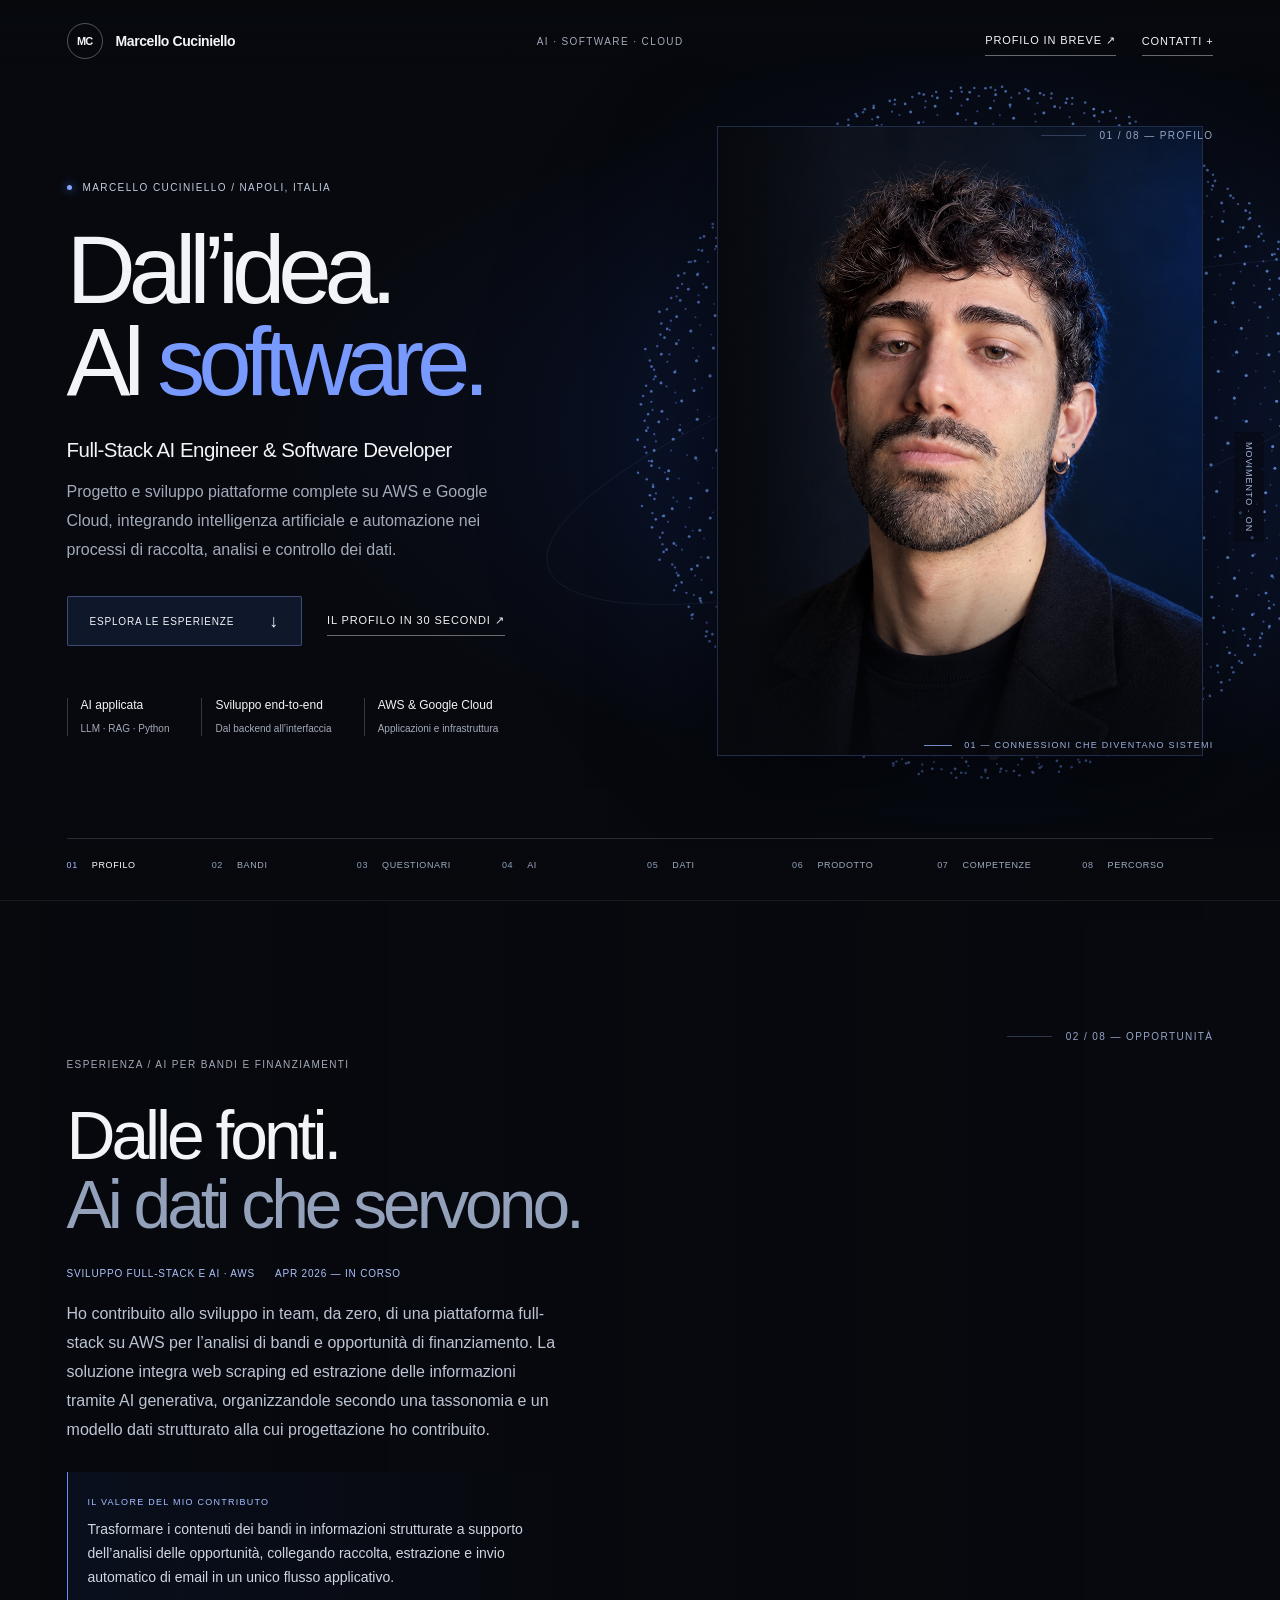
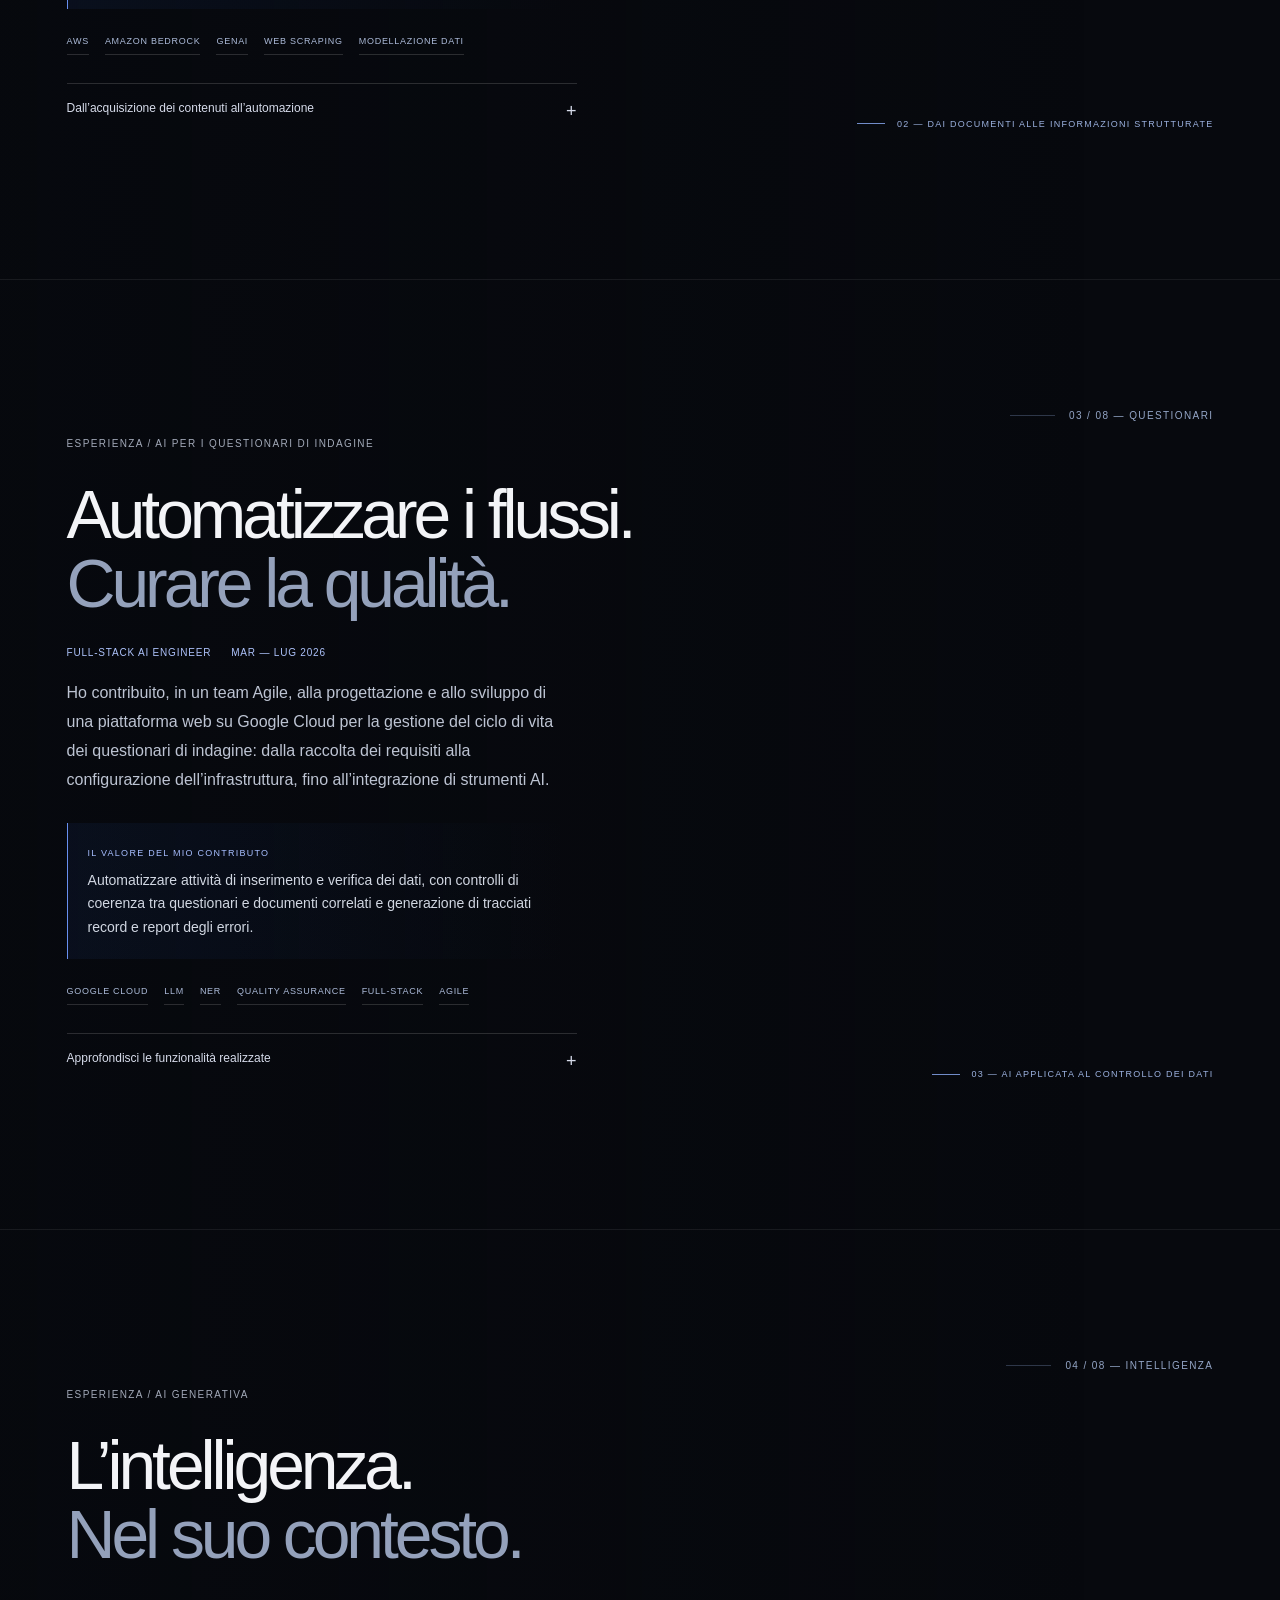
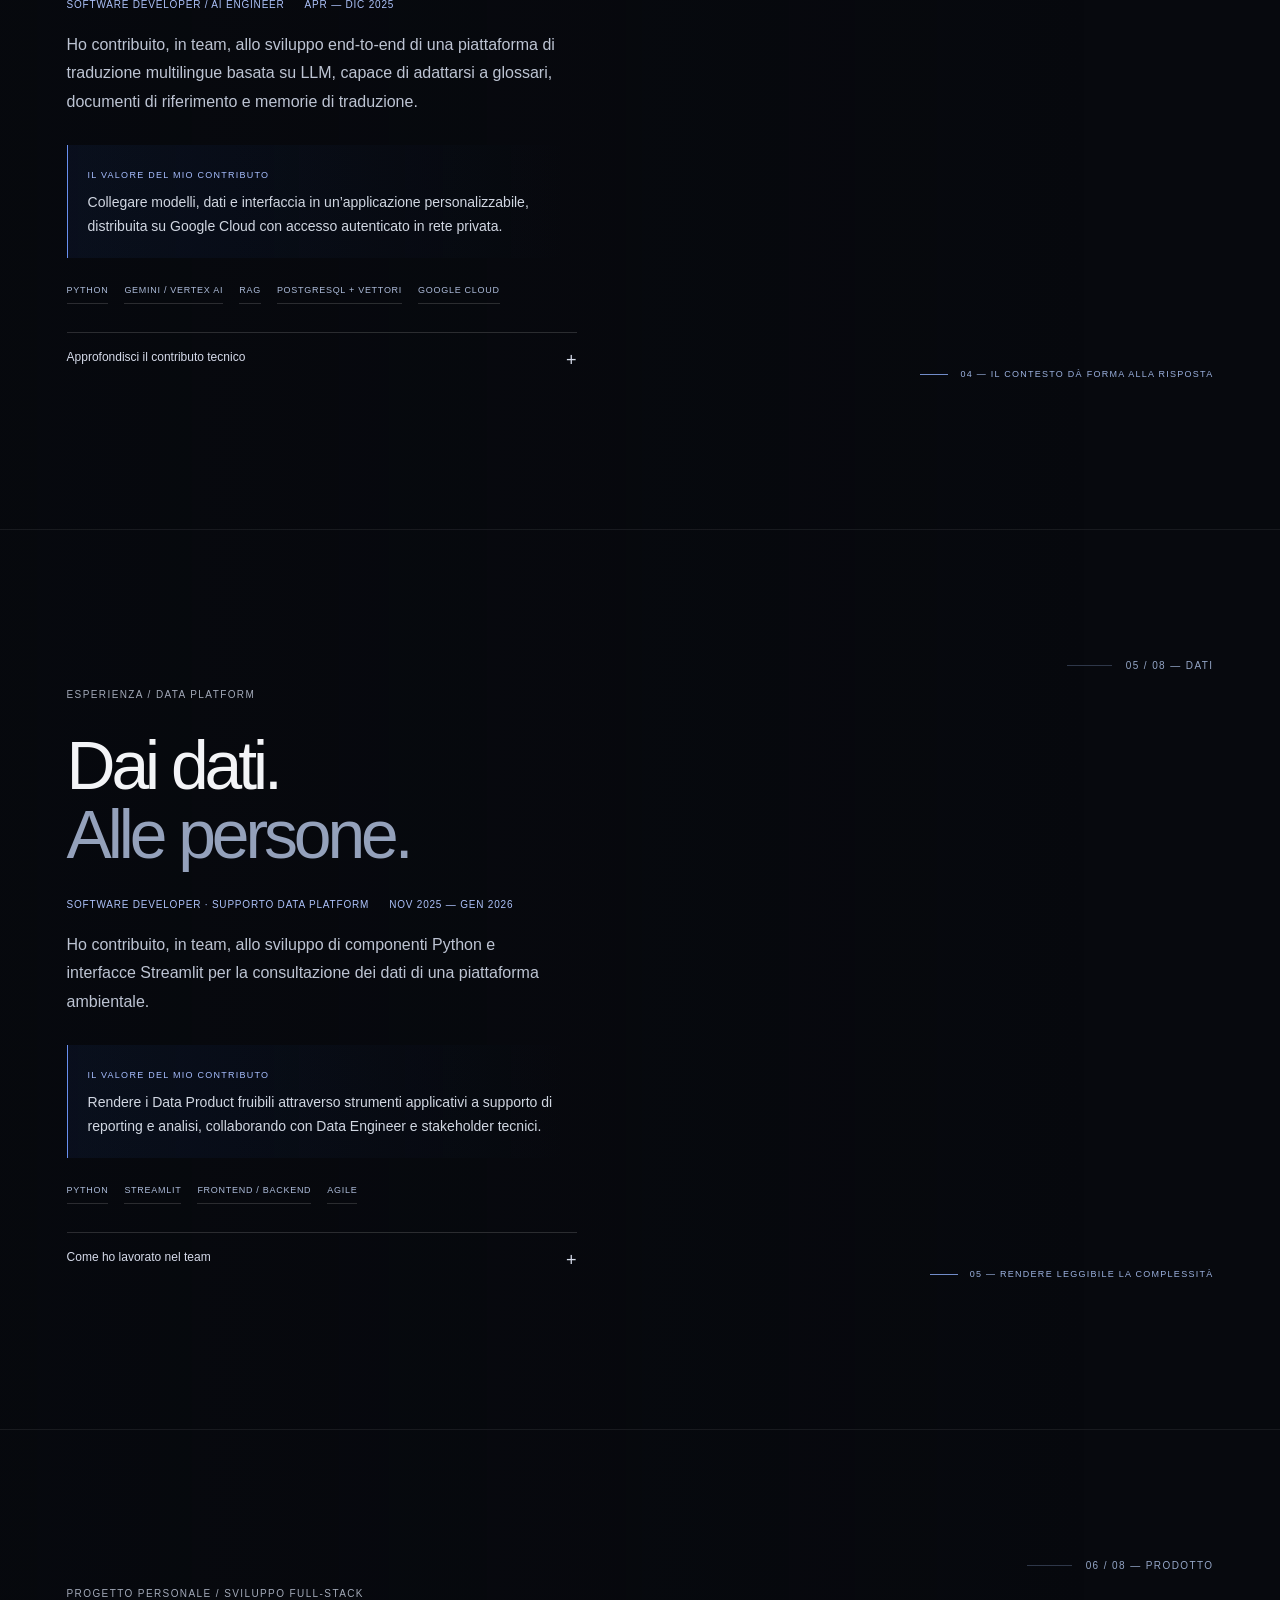
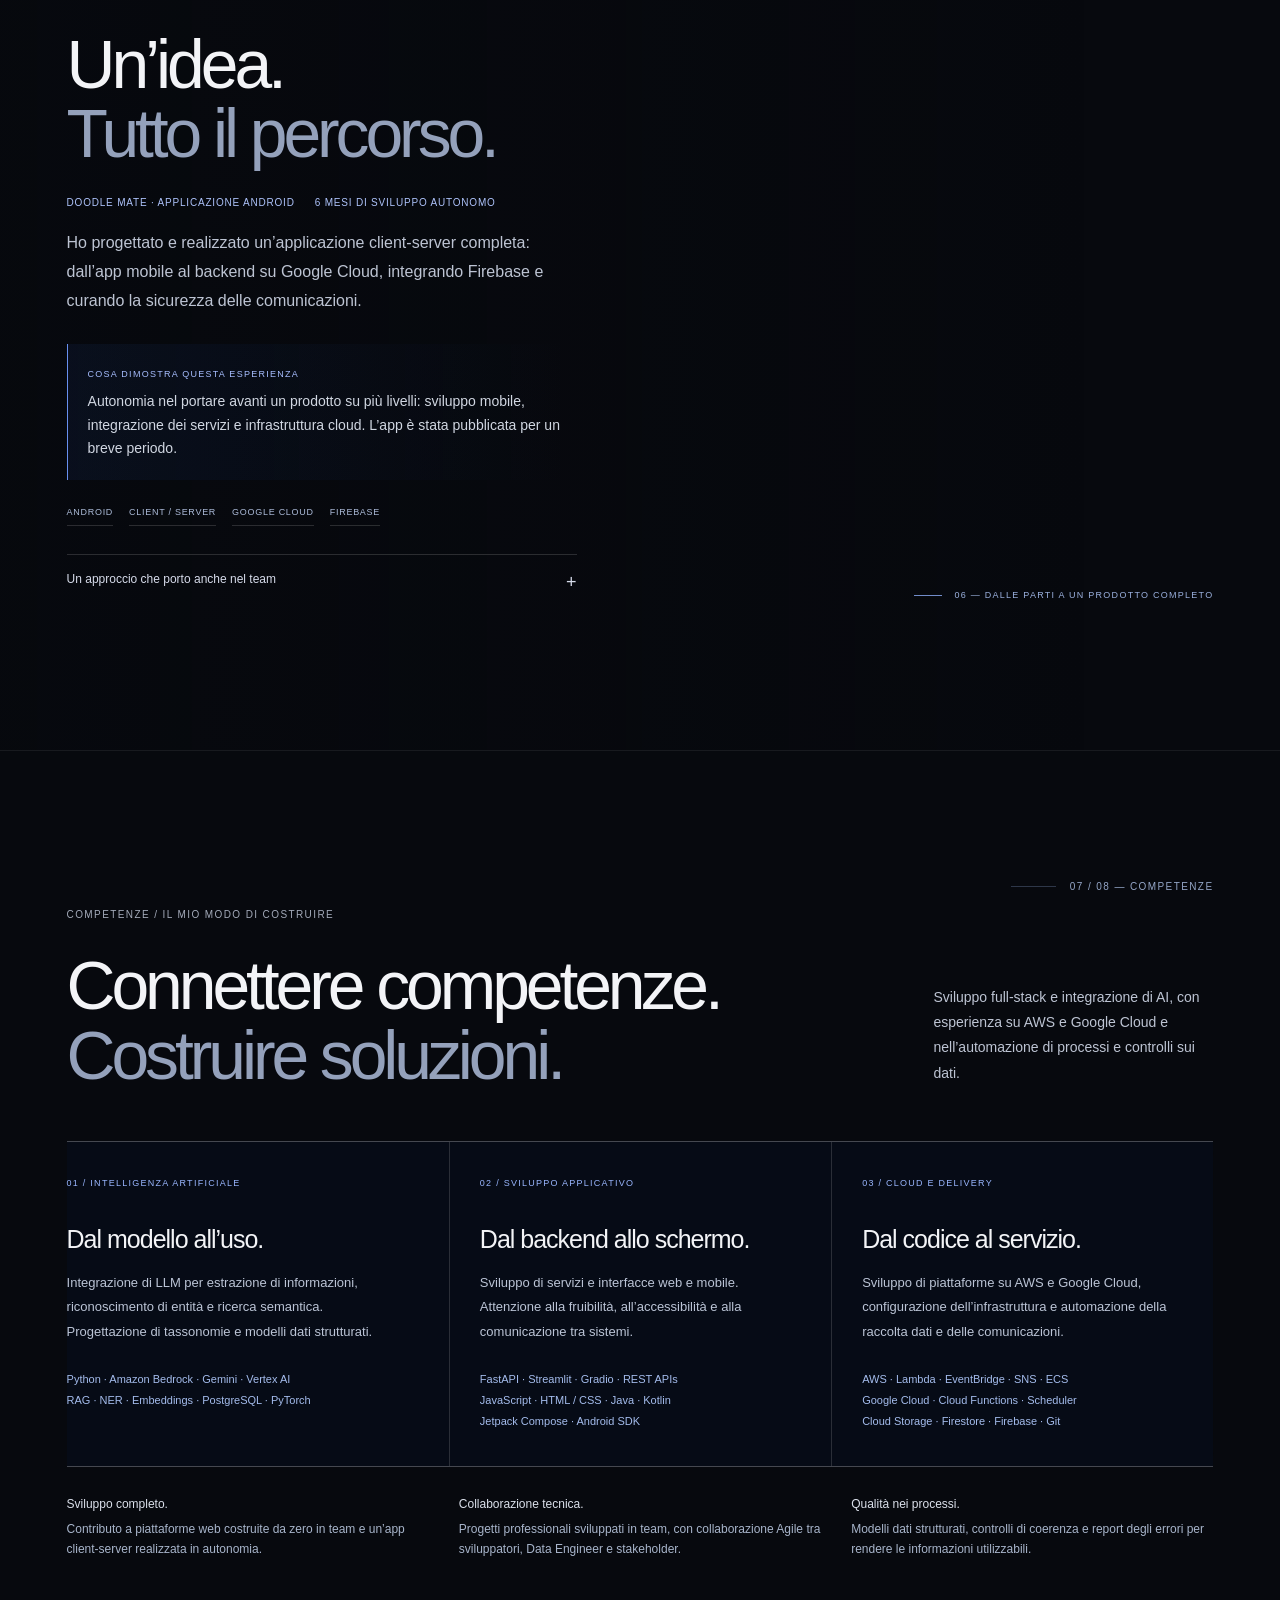
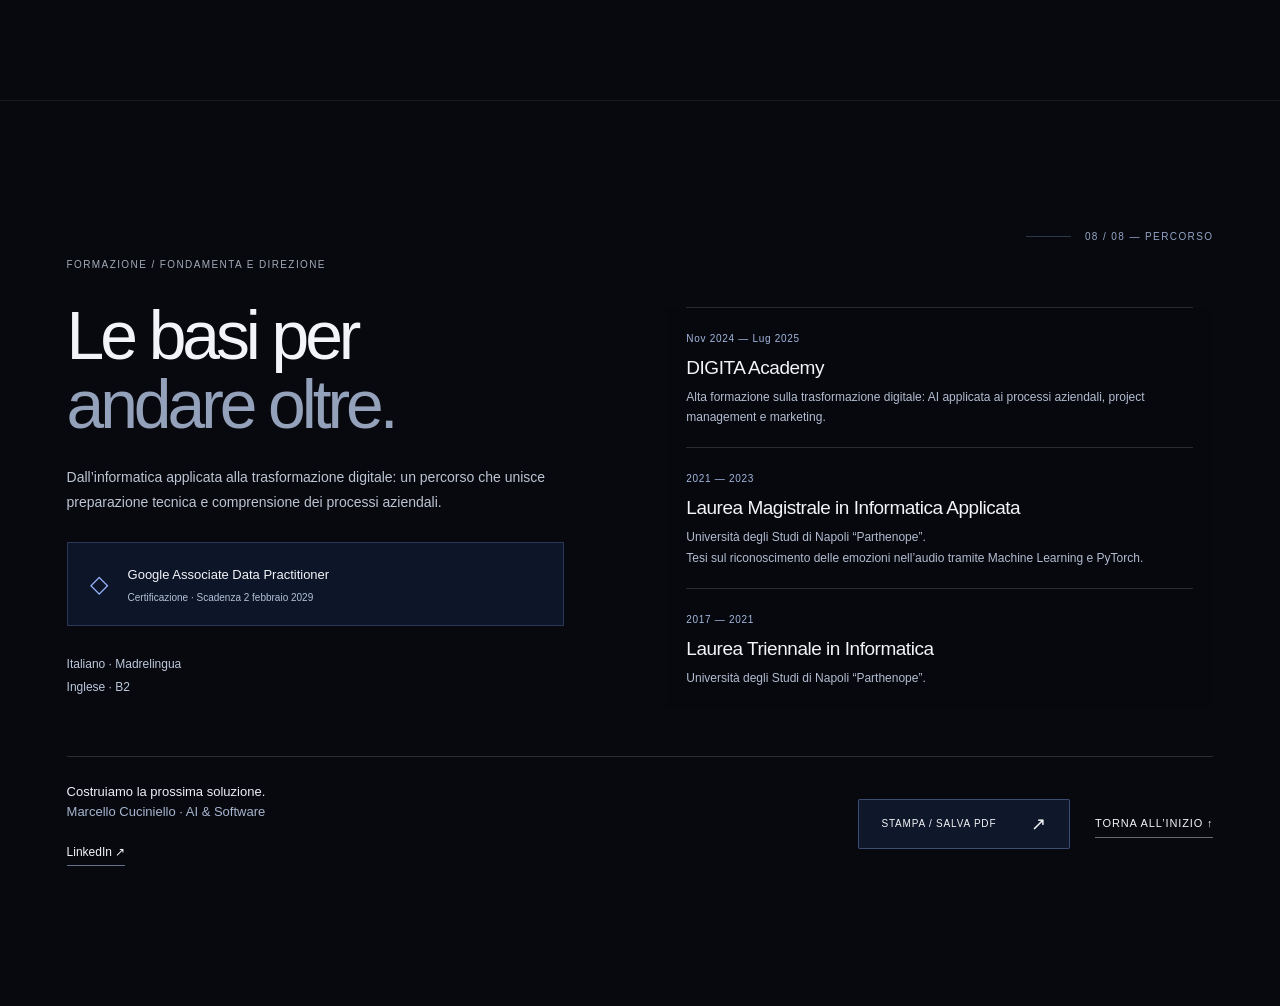
==== commit 15713d0a: "Merge experience updates into local portrait preview" ====
--- a/hubtown-cv-directions.html
+++ b/hubtown-cv-directions.html
@@ -28,7 +28,7 @@
 <p class="print-only print-contact">Napoli<br>linkedin.com/in/marcello-cuciniello-b900892b8/</p>
 <div class="actions"><a class="button" href="#bandi">Esplora le esperienze <span class="arrow" aria-hidden="true">↓</span></a><button class="text-link" data-open-resume>Il profilo in 30 secondi ↗</button></div>
 <div class="hero-proof"><div><strong>AI applicata</strong><span>LLM · RAG · Python</span></div><div><strong>Sviluppo end-to-end</strong><span>Dal backend all’interfaccia</span></div><div><strong>AWS & Google Cloud</strong><span>Applicazioni e infrastruttura</span></div></div>
-</div><div class="figure-label" aria-hidden="true">01 — Connessioni che diventano sistemi</div>
+</div><figure class="hero-portrait"><img src="assets/marcello-profile-portrait.png" alt="Ritratto professionale di Marcello Cuciniello" width="1254" height="1254" fetchpriority="high"></figure><div class="figure-label" aria-hidden="true">01 — Connessioni che diventano sistemi</div>
 </section>
 <section class="chapter chapter-tint" id="bandi" data-scene="2" aria-labelledby="funding-title">
 <div class="section-number" aria-hidden="true">02 / 08 — Opportunità</div>
--- a/marcello-profile.css
+++ b/marcello-profile.css
@@ -16,3 +16,10 @@
 
 /* Keep all eight chapter links reachable on narrow screens. */
 @media(max-width:720px){.chapter-nav:not(.mobile-open) .nav-track{display:flex;overflow-x:auto;gap:12px;scrollbar-width:thin;scrollbar-color:#607bb4 #07090e}.chapter-nav:not(.mobile-open) .nav-track>a{flex:0 0 auto;min-width:68px;padding:12px 0}.chapter-nav:not(.mobile-open) .nav-track>a[href="#questionari"]{min-width:82px}}
+
+.hero-portrait{position:absolute;z-index:-1;right:clamp(42px,6vw,110px);top:14%;width:min(38vw,540px);height:70%;margin:0;overflow:hidden;border:1px solid #789aff30;background:#0b1220;box-shadow:0 32px 90px #0009}
+.hero-portrait::after{content:'';position:absolute;inset:0;background:linear-gradient(90deg,#07090e 0%,transparent 26%),linear-gradient(0deg,#07090ec7 0%,transparent 30%);pointer-events:none}
+.hero-portrait img{width:100%;height:100%;display:block;object-fit:cover;object-position:center 38%;filter:saturate(.86) contrast(1.03)}
+@media(max-width:1050px){.hero-portrait{right:38px;width:40vw;height:64%;top:18%}}
+@media(max-width:720px){.hero{min-height:1120px}.hero-portrait{top:545px;right:24px;width:calc(100% - 48px);height:310px}.hero-portrait::after{background:linear-gradient(0deg,#07090edb 0%,transparent 35%)}.hero-proof{margin-top:370px}.hero .figure-label{display:none}}
+@media print{.hero-portrait{display:none!important}}
